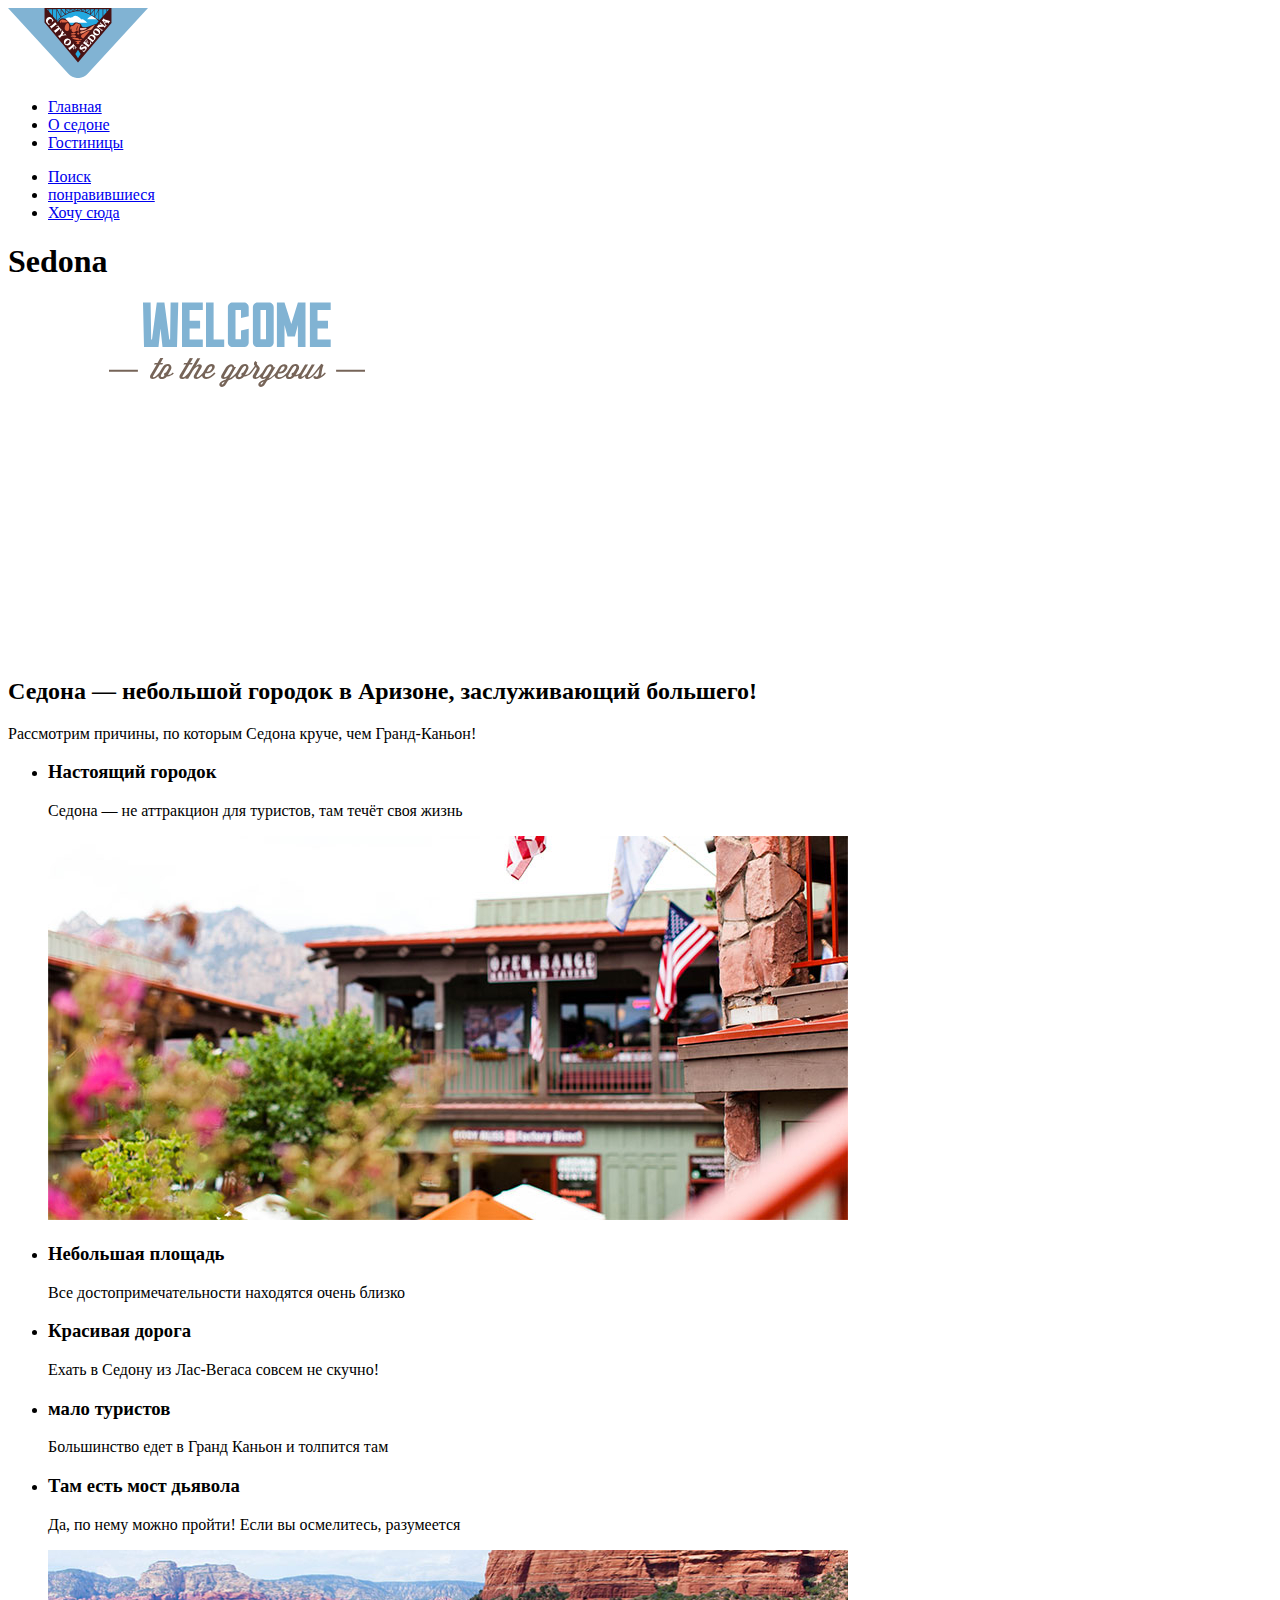
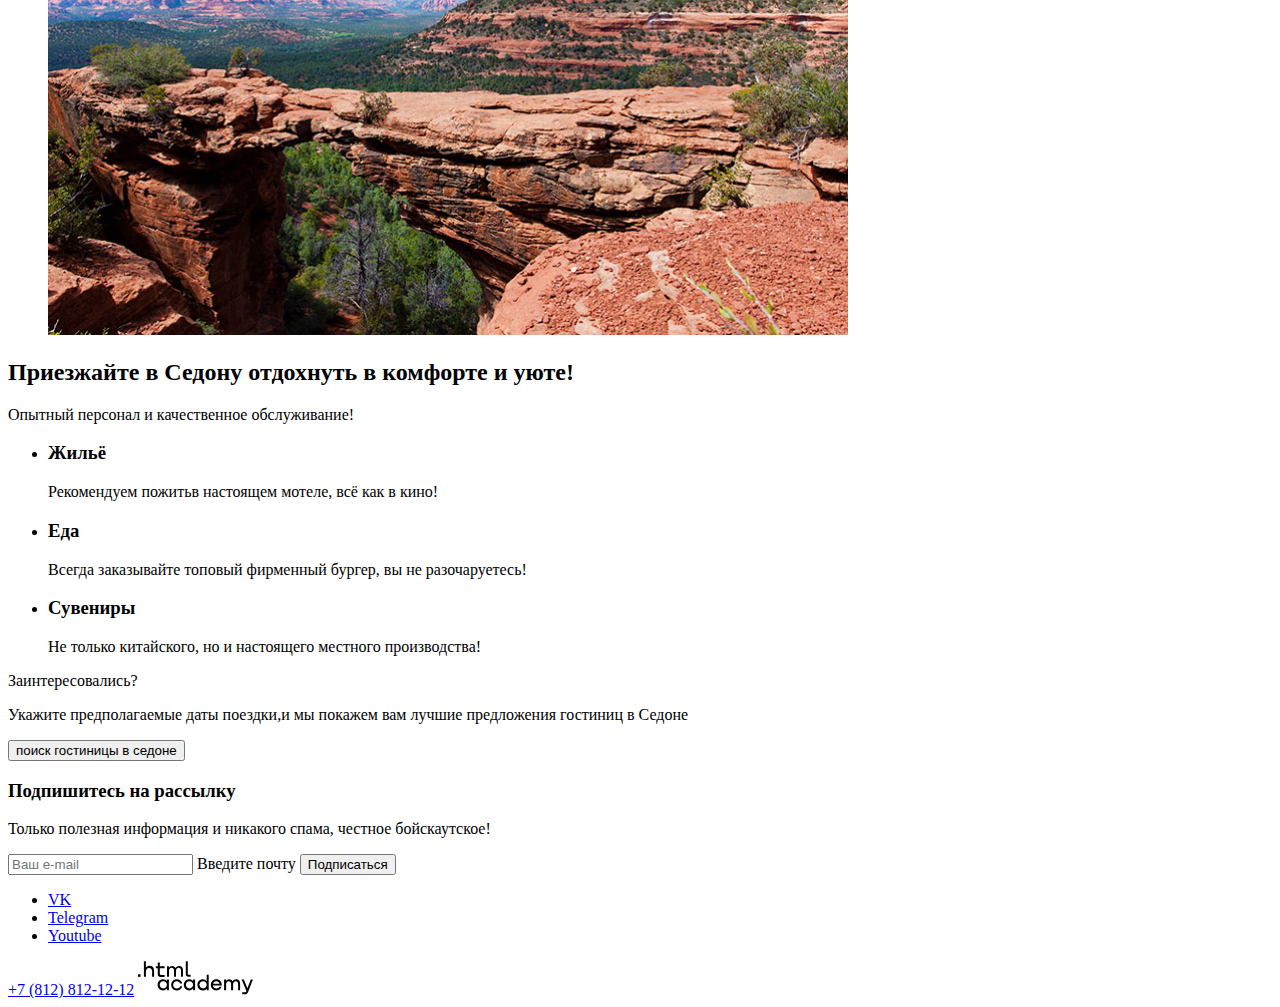
==== index.html @ 8325ed30 "Добавил графику" ====
<!DOCTYPE html>
<html lang="ru">
  <head>
    <meta charset="utf-8" />
    <title>HTML Academy: Седона</title>
  </head>
  <body>
    <header class="page-header">
      <nav class="navigation">
        <a class="logo">
          <img src="images/icons/logo.svg"
           alt="Логотип">
        </a>
        <ul class="navigation-list">
          <li class="navigation-item">
            <a class="navigation-link" href="index.html"> Главная </a>
          </li>
          <li class="navigation-item">
            <a class="navigation-link" href="#"> О седоне </a>
          </li>
          <li class="navigation-item">
            <a class="navigation-link" href="catalog.html"> Гостиницы </a>
          </li>
        </ul>
        <ul class="navigation-list navigation-user">
          <li class="navigation-item">
            <a class="navigation-link" href="#">
              <span class="visually-hidden">Поиск</span>
            </a>
          </li>
          <li class="navigation-item">
            <a class="navigation-link" href="#">
              <span class="visually-hidden">понравившиеся</span>
            </a>
          </li>
          <li class="navigation-item">
            <a class="navigation-link" href="#"> Хочу сюда </a>
          </li>
        </ul>
      </nav>
    </header>
    <main class="main">
      <section class="hero">
        <h1 class="visually-hidden">Sedona</h1>
        <img src="images/icons/welcome.svg" alt="">
      </section>

      <section class="benefits">
        <h2 class="benefits-title"> Седона — небольшой городок в Аризоне,
          заслуживающий большего! </h2>
        <p class="benefits-subtitle">
          Рассмотрим причины, по которым Седона круче, чем Гранд-Каньон!
        </p>
        <ul class="benefits-list">
          <li class="benifits-item benifits-item-blue">
            <h3 class="benifits-item-title">
              Настоящий городок
            </h3>
            <p class="benefits-item-description">
              Седона — не аттракцион для туристов, там течёт своя жизнь
            </p>
            <img src="images/photo-1.jpg" alt="домик в настоящем городке">
          </li>
          <li class="benifits-item benifits-item-white">
            <h3 class="benifits-item-title">
              Небольшая площадь
            </h3>
            <p class="benefits-item-description">
              Все достопримечательности находятся очень близко
            </p>

          </li>
          <li class="benifits-item benifits-item-gray">
            <h3 class="benifits-item-title">
              Красивая дорога
            </h3>
            <p class="benefits-item-description">
              Ехать в Седону из Лас-Вегаса совсем не скучно!
            </p>

          </li>
          <li class="benifits-item benifits-item-white">
            <h3 class="benifits-item-title">
              мало туристов
            </h3>
            <p class="benefits-item-description">
              Большинство едет в Гранд Каньон и толпится там
            </p>

          </li>
          <li class="benifits-item benifits-item-blue">
            <h3 class="benifits-item-title">
              Там есть мост дьявола
            </h3>
            <p class="benefits-item-description">
              Да, по нему можно пройти! Если вы осмелитесь, разумеется
            </p>
            <img src="images/photo-2.jpg" alt="Каньон">
          </li>
        </ul>
      </section>
      <section class="quality">
        <h2 class="quality-title">
          Приезжайте в Седону отдохнуть в комфорте и уюте!
        </h2>
        <p class="quality-subtitle">Опытный персонал и качественное обслуживание!</p>
        <ul class="quality-list">
          <li class="quality-item quality-item-gray quality-item-home">

            <h3 class="quality-item-title">
              Жильё
            </h3>
            <p class="quality-item-description">Рекомендуем пожитьв настоящем мотеле,
              всё как в кино!</p>
          </li>
          <li class="quality-item quality-item-burger">

            <h3 class="quality-item-title">
              Еда
            </h3>
            <p class="quality-item-description">Всегда заказывайте
              топовый фирменный бургер, вы не разочаруетесь!</p>
          </li>
          <li class="quality-item quality-item-gray quality-item-gift">

            <h3 class="quality-item-title">
              Сувениры
            </h3>
            <p class="quality-item-description">Не только китайского,
              но и настоящего местного производства!</p>
          </li>
        </ul>
      </section>

      <div class="search">
        <p class="search-title">Заинтересовались? </p>
        <p class="search-description">Укажите предполагаемые даты поездки,и мы покажем вам лучшие предложения гостиниц в Седоне</p>
        <button class="btn btn-brown" type="button">поиск гостиницы в седоне</button>
      </div>

      <section class="subscribe">
        <h3 class="subscribe-title">Подпишитесь на рассылку</h3>
        <p class="subscribe-description">Только полезная информация и никакого спама, честное бойскаутское!</p>
        <form action="https://echo.htmlacademy.ru" method="POST">
          <input type="email" name="email" id="email" placeholder="Ваш e-mail">
          <label for="email" class="visually-hidden"> Введите почту</label>
          <button class="btn btn-blue" type="submit">Подписаться</button>
        </form>
      </section>
    </main>
    <footer class="footer">
      <ul class="social-list">
        <li class="social-item"><a href="https://vk.com/htmlacademy" class="social-link"><span class="visually-hidden">VK</span></a></li>
        <li class="social-item"><a href="https://t.me/htmlacademy" class="social-link"><span class="visually-hidden">Telegram</span></a></li>
        <li class="social-item"><a href="https://www.youtube.com/user/htmlacademyru" class="social-link"> <span class="visually-hidden">Youtube</span></a></li>
      </ul>

      <a href="tel:+78128121212" class="phone-link">+7 (812) 812-12-12</a>

      <a href="https://htmlacademy.ru/" class="logo-academy">
        <img src="images/icons/logo-academy.svg" alt="Логотип академии">
      </a>

    </footer>
  </body>
</html>
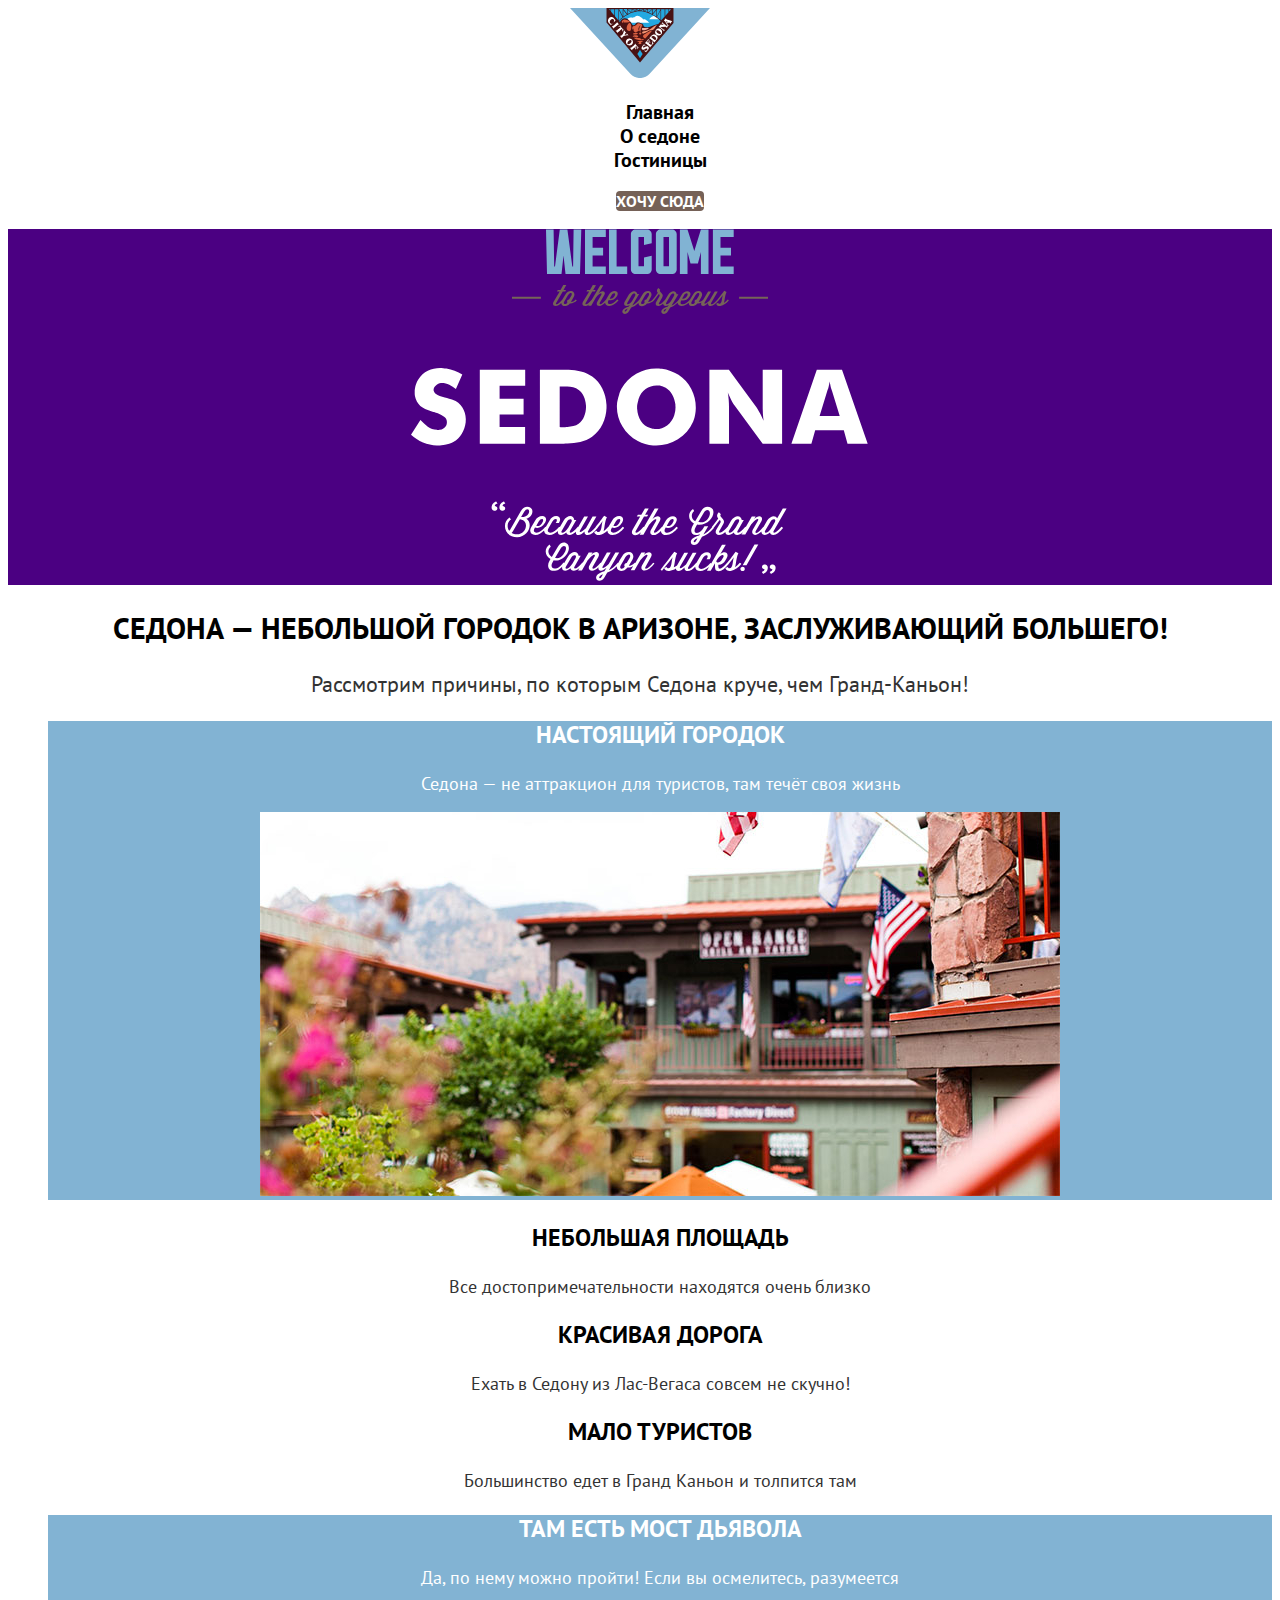
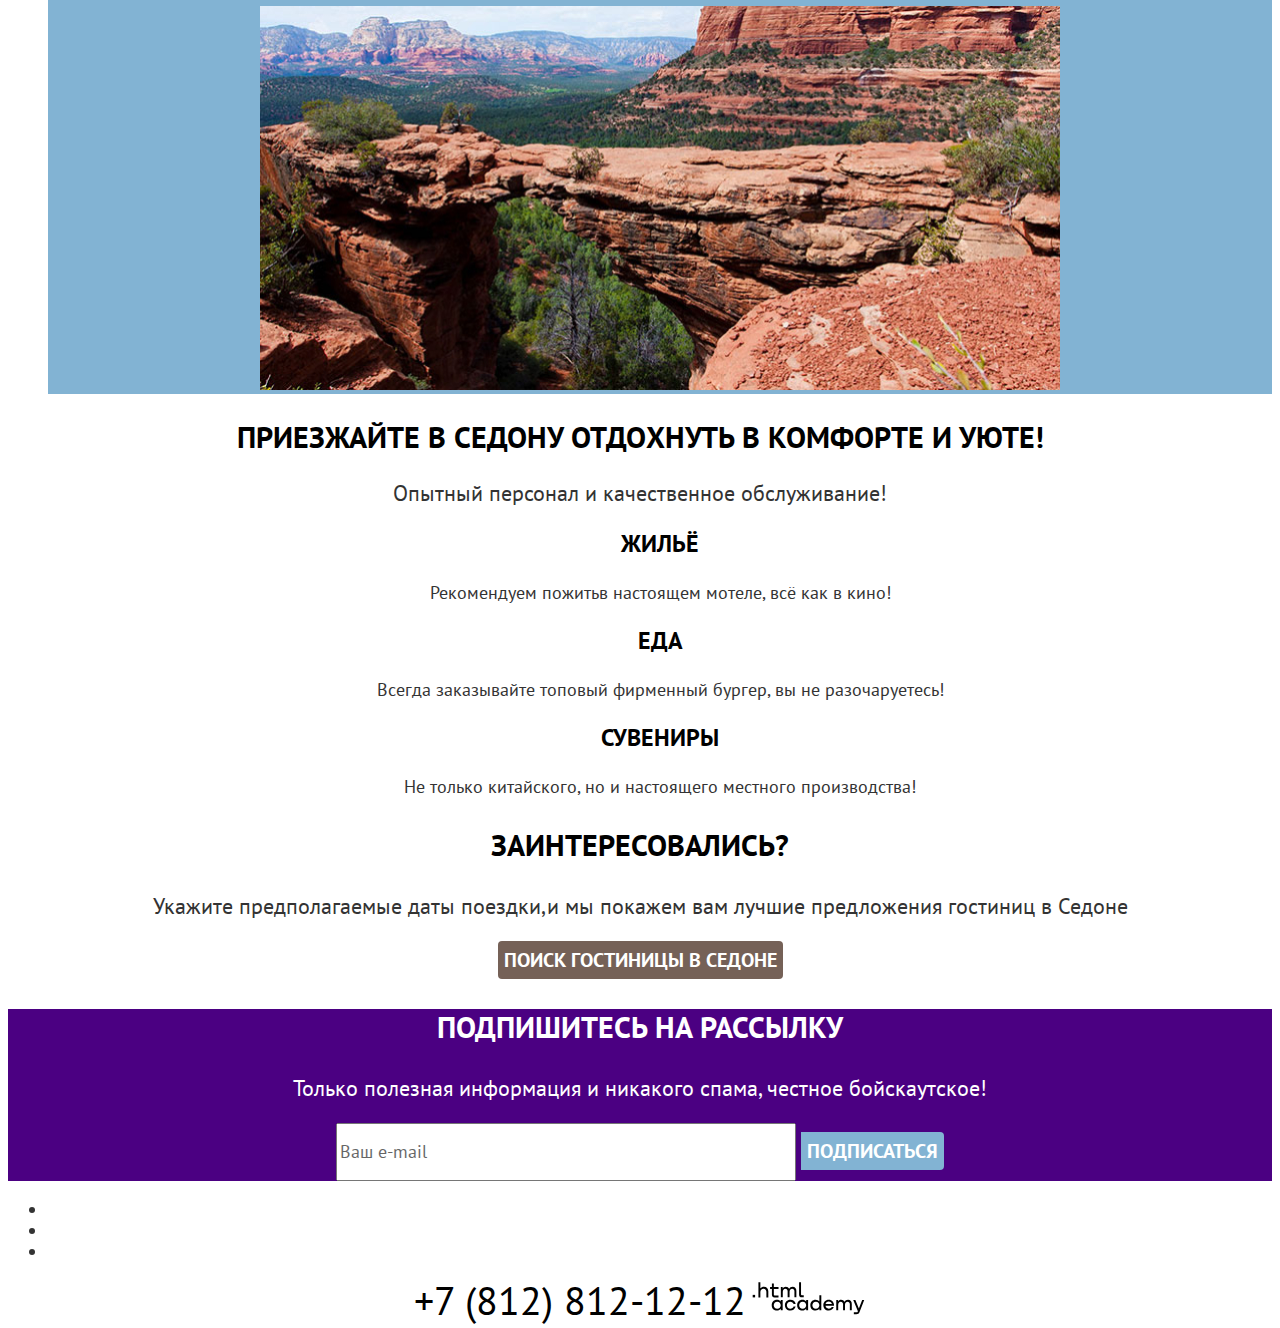
==== commit 6aca8e39: "добавил стили текста" ====
--- a/index.html
+++ b/index.html
@@ -3,12 +3,13 @@
   <head>
     <meta charset="utf-8" />
     <title>HTML Academy: Седона</title>
+    <link rel="stylesheet" href="css/style.css">
   </head>
   <body>
     <header class="page-header">
       <nav class="navigation">
         <a class="logo">
-          <img src="images/icons/logo.svg"
+          <img src="images/icons/logo.svg" width="140" height="70"
            alt="Логотип">
         </a>
         <ul class="navigation-list">
@@ -34,7 +35,7 @@
             </a>
           </li>
           <li class="navigation-item">
-            <a class="navigation-link" href="#"> Хочу сюда </a>
+            <a class="navigation-btn btn btn-brown" href="#"> Хочу сюда </a>
           </li>
         </ul>
       </nav>
@@ -42,27 +43,27 @@
     <main class="main">
       <section class="hero">
         <h1 class="visually-hidden">Sedona</h1>
-        <img src="images/icons/welcome.svg" alt="">
+        <img src="images/icons/welcome.svg" alt="welcome to Sedona" width="458" height="352">
       </section>
 
       <section class="benefits">
-        <h2 class="benefits-title"> Седона — небольшой городок в Аризоне,
+        <h2 class="benefits-title title"> Седона — небольшой городок в Аризоне,
           заслуживающий большего! </h2>
-        <p class="benefits-subtitle">
+        <p class="benefits-subtitle subtitle">
           Рассмотрим причины, по которым Седона круче, чем Гранд-Каньон!
         </p>
         <ul class="benefits-list">
-          <li class="benifits-item benifits-item-blue">
-            <h3 class="benifits-item-title">
+          <li class="benefits-item benefits-item-blue">
+            <h3 class="benefits-item-title">
               Настоящий городок
             </h3>
             <p class="benefits-item-description">
               Седона — не аттракцион для туристов, там течёт своя жизнь
             </p>
-            <img src="images/photo-1.jpg" alt="домик в настоящем городке">
+            <img src="images/photo-1.jpg" alt="домик в настоящем городке" width="800" height="384">
           </li>
-          <li class="benifits-item benifits-item-white">
-            <h3 class="benifits-item-title">
+          <li class="benefits-item benefits-item-white">
+            <h3 class="benefits-item-title">
               Небольшая площадь
             </h3>
             <p class="benefits-item-description">
@@ -70,8 +71,8 @@
             </p>
 
           </li>
-          <li class="benifits-item benifits-item-gray">
-            <h3 class="benifits-item-title">
+          <li class="benefits-item benefits-item-gray">
+            <h3 class="benefits-item-title">
               Красивая дорога
             </h3>
             <p class="benefits-item-description">
@@ -79,8 +80,8 @@
             </p>
 
           </li>
-          <li class="benifits-item benifits-item-white">
-            <h3 class="benifits-item-title">
+          <li class="benefits-item benefits-item-white">
+            <h3 class="benefits-item-title">
               мало туристов
             </h3>
             <p class="benefits-item-description">
@@ -88,22 +89,22 @@
             </p>
 
           </li>
-          <li class="benifits-item benifits-item-blue">
-            <h3 class="benifits-item-title">
+          <li class="benefits-item benefits-item-blue">
+            <h3 class="benefits-item-title">
               Там есть мост дьявола
             </h3>
             <p class="benefits-item-description">
               Да, по нему можно пройти! Если вы осмелитесь, разумеется
             </p>
-            <img src="images/photo-2.jpg" alt="Каньон">
+            <img src="images/photo-2.jpg" alt="Каньон" width="800" height="384">
           </li>
         </ul>
       </section>
       <section class="quality">
-        <h2 class="quality-title">
+        <h2 class="quality-title title">
           Приезжайте в Седону отдохнуть в комфорте и уюте!
         </h2>
-        <p class="quality-subtitle">Опытный персонал и качественное обслуживание!</p>
+        <p class="quality-subtitle subtitle">Опытный персонал и качественное обслуживание!</p>
         <ul class="quality-list">
           <li class="quality-item quality-item-gray quality-item-home">
 
@@ -133,18 +134,18 @@
       </section>
 
       <div class="search">
-        <p class="search-title">Заинтересовались? </p>
-        <p class="search-description">Укажите предполагаемые даты поездки,и мы покажем вам лучшие предложения гостиниц в Седоне</p>
-        <button class="btn btn-brown" type="button">поиск гостиницы в седоне</button>
+        <p class="search-title title">Заинтересовались? </p>
+        <p class="search-description subtitle">Укажите предполагаемые даты поездки,и мы покажем вам лучшие предложения гостиниц в Седоне</p>
+        <button class="btn btn-brown search-btn" type="button">поиск гостиницы в седоне</button>
       </div>
 
       <section class="subscribe">
-        <h3 class="subscribe-title">Подпишитесь на рассылку</h3>
+        <h3 class="subscribe-title title">Подпишитесь на рассылку</h3>
         <p class="subscribe-description">Только полезная информация и никакого спама, честное бойскаутское!</p>
-        <form action="https://echo.htmlacademy.ru" method="POST">
-          <input type="email" name="email" id="email" placeholder="Ваш e-mail">
+        <form class="form" action="https://echo.htmlacademy.ru" method="POST">
+          <input class="form-input" type="email" name="email" id="email" placeholder="Ваш e-mail">
           <label for="email" class="visually-hidden"> Введите почту</label>
-          <button class="btn btn-blue" type="submit">Подписаться</button>
+          <button class="btn btn-blue subscribe-btn" type="submit">Подписаться</button>
         </form>
       </section>
     </main>
@@ -158,7 +159,7 @@
       <a href="tel:+78128121212" class="phone-link">+7 (812) 812-12-12</a>
 
       <a href="https://htmlacademy.ru/" class="logo-academy">
-        <img src="images/icons/logo-academy.svg" alt="Логотип академии">
+        <img src="images/icons/logo-academy.svg" alt="Логотип академии" width="115" height="33">
       </a>
 
     </footer>
--- a/css/style.css
+++ b/css/style.css
@@ -0,0 +1,164 @@
+@font-face {
+  font-family: "PT Sans";
+  src: url("../fonts/ptsans-400.woff2") format("woff2");
+  font-weight: normal;
+  font-style: normal;
+}
+
+@font-face {
+  font-family: "PT Sans";
+  src: url("../fonts/ptsans-700.woff2") format("woff2");
+  font-weight: 700;
+  font-style: normal;
+}
+
+body {
+  font-family: "PT Sans", sans-serif;
+  font-size: 18px;
+  line-height: 21px;
+  text-align: center;
+  color: #333333;
+}
+
+.hero {
+  background-color: indigo;
+}
+
+.navigation-link {
+  font-weight: 700;
+  font-size: 20px;
+  line-height: 24px;
+  color: #000000;
+  text-decoration: none;
+}
+
+.visually-hidden {
+  position: absolute;
+  width: 1px;
+  height: 1px;
+  margin: -1px;
+  border: 0;
+  padding: 0;
+  white-space: nowrap;
+  clip-path: inset(100%);
+  clip: rect(0 0 0 0);
+  overflow: hidden;
+}
+
+.navigation-list {
+  list-style: none;
+}
+
+.btn {
+  font-weight: 700;
+  font-size: 16px;
+  line-height: 20px;
+  color: #FFFFFF;
+  text-transform: uppercase;
+  text-decoration: none;
+  border-radius: 4px;
+  display: inline-block;
+  border: none;
+  font-family: inherit;
+}
+
+.btn-brown {
+  background: #756157;
+}
+
+.btn-blue {
+  background: #82B3D3;
+}
+
+.title {
+  font-size: 30px;
+  line-height: 36px;
+  text-transform: uppercase;
+  color: #000000;
+  font-weight: 700;
+}
+
+.subtitle {
+  font-size: 22px;
+  line-height: 26px;
+}
+
+.benefits-list {
+  list-style: none;
+}
+
+.benefits-item-title {
+  font-size: 24px;
+  line-height: 28px;
+  text-transform: uppercase;
+  color: #000000;
+}
+
+.benefits-item-blue {
+  color: #FFFFFF;
+  background-color:#82B3D3;
+}
+
+.benefits-item-blue .benefits-item-title {
+  color: #FFFFFF;
+}
+
+.quality-item-title {
+  font-size: 24px;
+  line-height: 28px;
+  text-transform: uppercase;
+  color: #000000;
+}
+
+.quality-list {
+  list-style: none;
+}
+
+.search-btn {
+  font-size: 20px;
+  line-height: 36px;
+}
+
+.subscribe {
+  background-color: indigo;
+  color: #FFFFFF;
+}
+
+.subscribe-title {
+  color: #FFFFFF;
+}
+
+.subscribe-description {
+  font-size: 22px;
+  line-height: 26px;
+}
+
+.subscribe-btn {
+  font-size: 20px;
+  line-height: 36px;
+  border-radius: 0px 4px 4px 0px;
+}
+
+.form-input {
+  font-family: inherit;
+  font-size: 18px;
+  line-height: 24px;
+  color: #000000;
+  width: 452px;
+  height: 52px;
+}
+
+.form-input::placeholder {
+  opacity: 0.6;
+  color: #000000;
+}
+
+.phone-link {
+  font-size: 40px;
+  line-height: 40px;
+  text-transform: uppercase;
+  color: #000000;
+  text-decoration: none;
+}
+
+
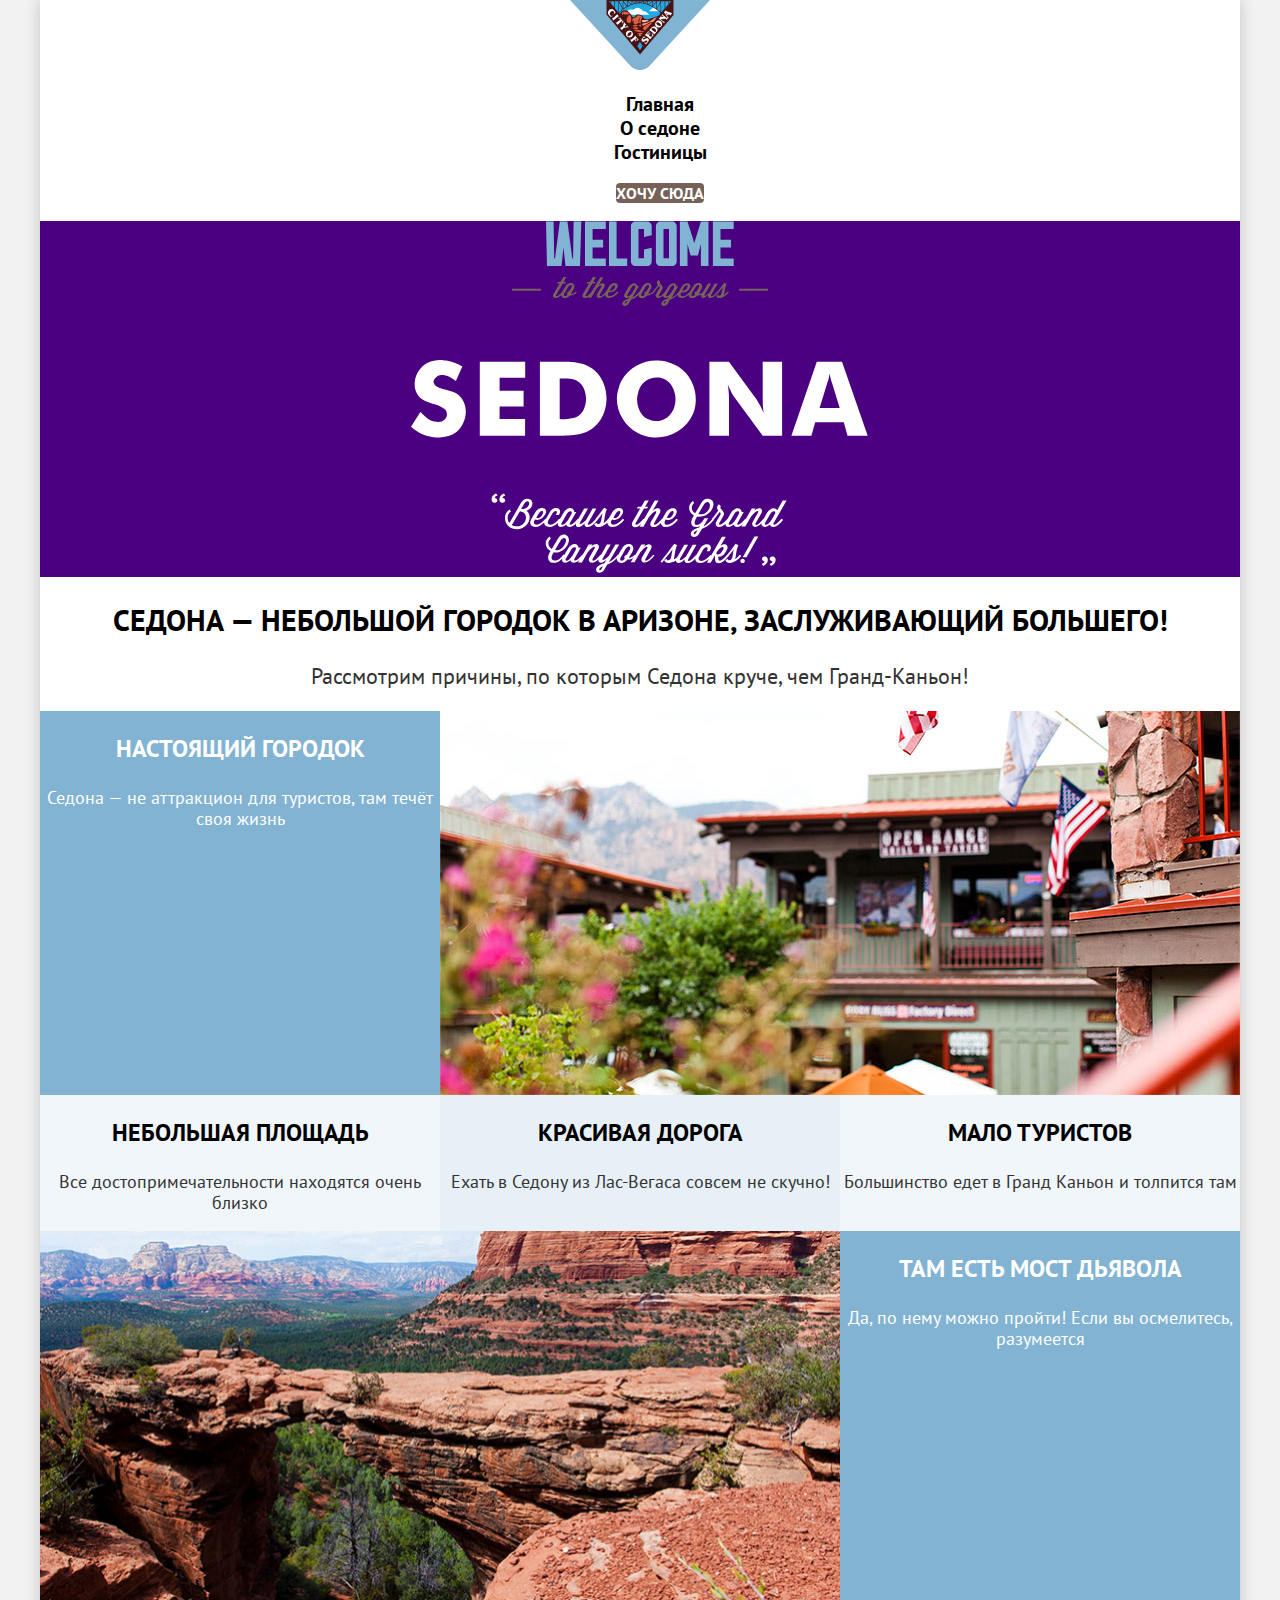
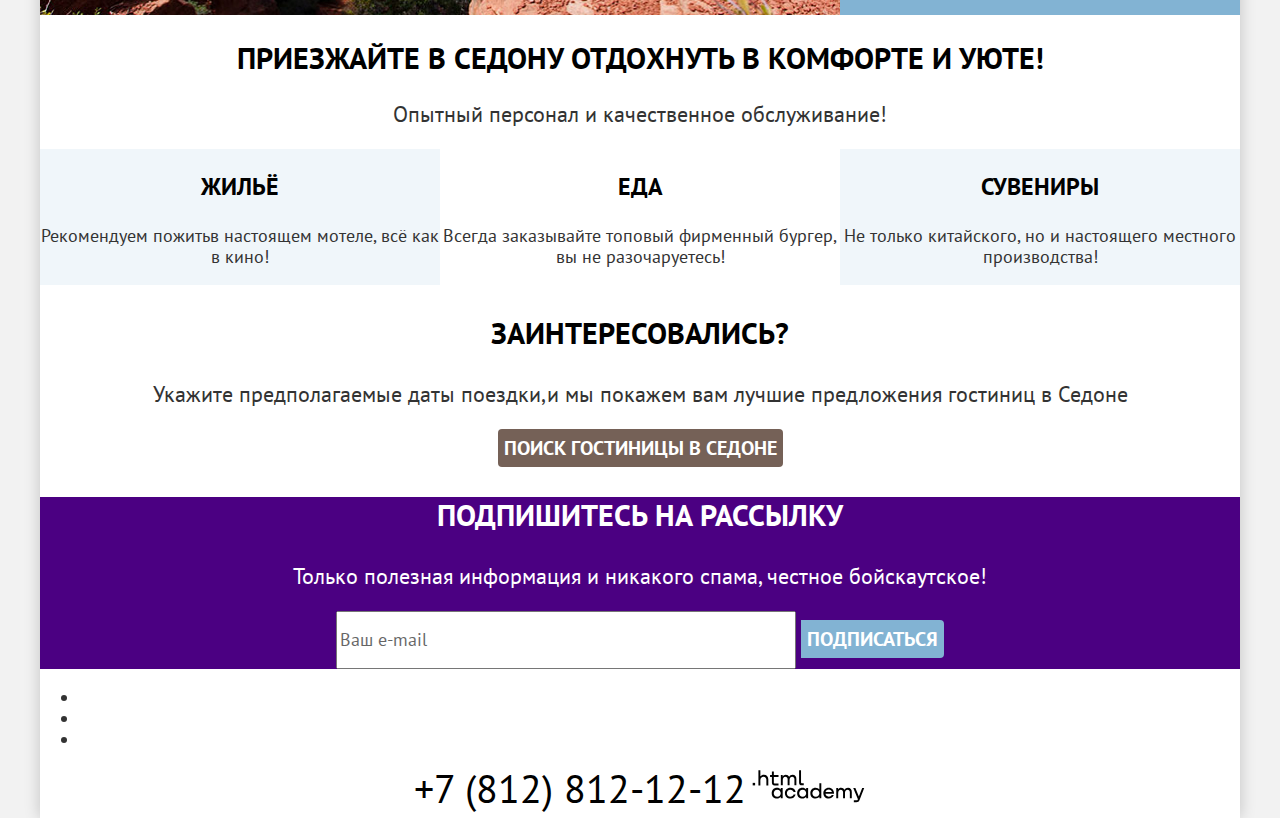
==== commit b73ec0a3: "Сделал крупные сетки!" ====
--- a/index.html
+++ b/index.html
@@ -6,163 +6,163 @@
     <link rel="stylesheet" href="css/style.css">
   </head>
   <body>
-    <header class="page-header">
-      <nav class="navigation">
-        <a class="logo">
-          <img src="images/icons/logo.svg" width="140" height="70"
-           alt="Логотип">
+    <div class="container">
+      <header class="page-header">
+        <nav class="navigation">
+          <a class="logo">
+            <img src="images/icons/logo.svg" width="140" height="70"
+            alt="Логотип">
+          </a>
+          <ul class="navigation-list">
+            <li class="navigation-item">
+              <a class="navigation-link" href="index.html"> Главная </a>
+            </li>
+            <li class="navigation-item">
+              <a class="navigation-link" href="#"> О седоне </a>
+            </li>
+            <li class="navigation-item">
+              <a class="navigation-link" href="catalog.html"> Гостиницы </a>
+            </li>
+          </ul>
+          <ul class="navigation-list navigation-user">
+            <li class="navigation-item">
+              <a class="navigation-link" href="#">
+                <span class="visually-hidden">Поиск</span>
+              </a>
+            </li>
+            <li class="navigation-item">
+              <a class="navigation-link" href="#">
+                <span class="visually-hidden">понравившиеся</span>
+              </a>
+            </li>
+            <li class="navigation-item">
+              <a class="navigation-btn btn btn-brown" href="#"> Хочу сюда </a>
+            </li>
+          </ul>
+        </nav>
+      </header>
+      <main class="main">
+        <section class="hero">
+          <h1 class="visually-hidden">Sedona</h1>
+          <img src="images/icons/welcome.svg" alt="welcome to Sedona" width="458" height="352">
+        </section>
+
+        <section class="benefits">
+          <h2 class="benefits-title title"> Седона — небольшой городок в Аризоне,
+            заслуживающий большего! </h2>
+          <p class="benefits-subtitle subtitle">
+            Рассмотрим причины, по которым Седона круче, чем Гранд-Каньон!
+          </p>
+          <ul class="benefits-list">
+            <li class="benefits-item benefits-item-blue">
+              <div class="benefits-item-wrapper">
+                <h3 class="benefits-item-title">
+                  Настоящий городок
+                </h3>
+                <p class="benefits-item-description">
+                  Седона — не аттракцион для туристов, там течёт своя жизнь
+                </p>
+              </div>
+              <img src="images/photo-1.jpg" alt="домик в настоящем городке" width="800" height="384">
+            </li>
+            <li class="benefits-item benefits-item-white">
+              <h3 class="benefits-item-title">
+                Небольшая площадь
+              </h3>
+              <p class="benefits-item-description">
+                Все достопримечательности находятся очень близко
+              </p>
+            </li>
+            <li class="benefits-item benefits-item-gray">
+              <h3 class="benefits-item-title">
+                Красивая дорога
+              </h3>
+              <p class="benefits-item-description">
+                Ехать в Седону из Лас-Вегаса совсем не скучно!
+              </p>
+            </li>
+            <li class="benefits-item benefits-item-white">
+              <h3 class="benefits-item-title">
+                мало туристов
+              </h3>
+              <p class="benefits-item-description">
+                Большинство едет в Гранд Каньон и толпится там
+              </p>
+            </li>
+            <li class="benefits-item benefits-item-blue benefits-item-reverse">
+              <div class="benefits-item-wrapper">
+                <h3 class="benefits-item-title">
+                  Там есть мост дьявола
+                </h3>
+                <p class="benefits-item-description">
+                  Да, по нему можно пройти! Если вы осмелитесь, разумеется
+                </p>
+              </div>
+              <img src="images/photo-2.jpg" alt="Каньон" width="800" height="384">
+            </li>
+          </ul>
+        </section>
+        <section class="quality">
+          <h2 class="quality-title title">
+            Приезжайте в Седону отдохнуть в комфорте и уюте!
+          </h2>
+          <p class="quality-subtitle subtitle">Опытный персонал и качественное обслуживание!</p>
+          <ul class="quality-list">
+            <li class="quality-item quality-item-gray quality-item-home">
+              <h3 class="quality-item-title">
+                Жильё
+              </h3>
+              <p class="quality-item-description">Рекомендуем пожитьв настоящем мотеле,
+                всё как в кино!</p>
+            </li>
+            <li class="quality-item quality-item-burger">
+              <h3 class="quality-item-title">
+                Еда
+              </h3>
+              <p class="quality-item-description">Всегда заказывайте
+                топовый фирменный бургер, вы не разочаруетесь!</p>
+            </li>
+            <li class="quality-item quality-item-gray quality-item-gift">
+              <h3 class="quality-item-title">
+                Сувениры
+              </h3>
+              <p class="quality-item-description">Не только китайского,
+                но и настоящего местного производства!</p>
+            </li>
+          </ul>
+        </section>
+
+        <div class="search">
+          <p class="search-title title">Заинтересовались? </p>
+          <p class="search-description subtitle">Укажите предполагаемые даты поездки,и мы покажем вам лучшие предложения гостиниц в Седоне</p>
+          <button class="btn btn-brown search-btn" type="button">поиск гостиницы в седоне</button>
+        </div>
+
+        <section class="subscribe">
+          <h3 class="subscribe-title title">Подпишитесь на рассылку</h3>
+          <p class="subscribe-description">Только полезная информация и никакого спама, честное бойскаутское!</p>
+          <form class="form" action="https://echo.htmlacademy.ru" method="POST">
+            <input class="form-input" type="email" name="email" id="email" placeholder="Ваш e-mail">
+            <label for="email" class="visually-hidden"> Введите почту</label>
+            <button class="btn btn-blue subscribe-btn" type="submit">Подписаться</button>
+          </form>
+        </section>
+      </main>
+
+      <footer class="footer">
+        <ul class="social-list">
+          <li class="social-item"><a href="https://vk.com/htmlacademy" class="social-link"><span class="visually-hidden">VK</span></a></li>
+          <li class="social-item"><a href="https://t.me/htmlacademy" class="social-link"><span class="visually-hidden">Telegram</span></a></li>
+          <li class="social-item"><a href="https://www.youtube.com/user/htmlacademyru" class="social-link"> <span class="visually-hidden">Youtube</span></a></li>
+        </ul>
+
+        <a href="tel:+78128121212" class="phone-link">+7 (812) 812-12-12</a>
+
+        <a href="https://htmlacademy.ru/" class="logo-academy">
+          <img src="images/icons/logo-academy.svg" alt="Логотип академии" width="115" height="33">
         </a>
-        <ul class="navigation-list">
-          <li class="navigation-item">
-            <a class="navigation-link" href="index.html"> Главная </a>
-          </li>
-          <li class="navigation-item">
-            <a class="navigation-link" href="#"> О седоне </a>
-          </li>
-          <li class="navigation-item">
-            <a class="navigation-link" href="catalog.html"> Гостиницы </a>
-          </li>
-        </ul>
-        <ul class="navigation-list navigation-user">
-          <li class="navigation-item">
-            <a class="navigation-link" href="#">
-              <span class="visually-hidden">Поиск</span>
-            </a>
-          </li>
-          <li class="navigation-item">
-            <a class="navigation-link" href="#">
-              <span class="visually-hidden">понравившиеся</span>
-            </a>
-          </li>
-          <li class="navigation-item">
-            <a class="navigation-btn btn btn-brown" href="#"> Хочу сюда </a>
-          </li>
-        </ul>
-      </nav>
-    </header>
-    <main class="main">
-      <section class="hero">
-        <h1 class="visually-hidden">Sedona</h1>
-        <img src="images/icons/welcome.svg" alt="welcome to Sedona" width="458" height="352">
-      </section>
-
-      <section class="benefits">
-        <h2 class="benefits-title title"> Седона — небольшой городок в Аризоне,
-          заслуживающий большего! </h2>
-        <p class="benefits-subtitle subtitle">
-          Рассмотрим причины, по которым Седона круче, чем Гранд-Каньон!
-        </p>
-        <ul class="benefits-list">
-          <li class="benefits-item benefits-item-blue">
-            <h3 class="benefits-item-title">
-              Настоящий городок
-            </h3>
-            <p class="benefits-item-description">
-              Седона — не аттракцион для туристов, там течёт своя жизнь
-            </p>
-            <img src="images/photo-1.jpg" alt="домик в настоящем городке" width="800" height="384">
-          </li>
-          <li class="benefits-item benefits-item-white">
-            <h3 class="benefits-item-title">
-              Небольшая площадь
-            </h3>
-            <p class="benefits-item-description">
-              Все достопримечательности находятся очень близко
-            </p>
-
-          </li>
-          <li class="benefits-item benefits-item-gray">
-            <h3 class="benefits-item-title">
-              Красивая дорога
-            </h3>
-            <p class="benefits-item-description">
-              Ехать в Седону из Лас-Вегаса совсем не скучно!
-            </p>
-
-          </li>
-          <li class="benefits-item benefits-item-white">
-            <h3 class="benefits-item-title">
-              мало туристов
-            </h3>
-            <p class="benefits-item-description">
-              Большинство едет в Гранд Каньон и толпится там
-            </p>
-
-          </li>
-          <li class="benefits-item benefits-item-blue">
-            <h3 class="benefits-item-title">
-              Там есть мост дьявола
-            </h3>
-            <p class="benefits-item-description">
-              Да, по нему можно пройти! Если вы осмелитесь, разумеется
-            </p>
-            <img src="images/photo-2.jpg" alt="Каньон" width="800" height="384">
-          </li>
-        </ul>
-      </section>
-      <section class="quality">
-        <h2 class="quality-title title">
-          Приезжайте в Седону отдохнуть в комфорте и уюте!
-        </h2>
-        <p class="quality-subtitle subtitle">Опытный персонал и качественное обслуживание!</p>
-        <ul class="quality-list">
-          <li class="quality-item quality-item-gray quality-item-home">
-
-            <h3 class="quality-item-title">
-              Жильё
-            </h3>
-            <p class="quality-item-description">Рекомендуем пожитьв настоящем мотеле,
-              всё как в кино!</p>
-          </li>
-          <li class="quality-item quality-item-burger">
-
-            <h3 class="quality-item-title">
-              Еда
-            </h3>
-            <p class="quality-item-description">Всегда заказывайте
-              топовый фирменный бургер, вы не разочаруетесь!</p>
-          </li>
-          <li class="quality-item quality-item-gray quality-item-gift">
-
-            <h3 class="quality-item-title">
-              Сувениры
-            </h3>
-            <p class="quality-item-description">Не только китайского,
-              но и настоящего местного производства!</p>
-          </li>
-        </ul>
-      </section>
-
-      <div class="search">
-        <p class="search-title title">Заинтересовались? </p>
-        <p class="search-description subtitle">Укажите предполагаемые даты поездки,и мы покажем вам лучшие предложения гостиниц в Седоне</p>
-        <button class="btn btn-brown search-btn" type="button">поиск гостиницы в седоне</button>
-      </div>
-
-      <section class="subscribe">
-        <h3 class="subscribe-title title">Подпишитесь на рассылку</h3>
-        <p class="subscribe-description">Только полезная информация и никакого спама, честное бойскаутское!</p>
-        <form class="form" action="https://echo.htmlacademy.ru" method="POST">
-          <input class="form-input" type="email" name="email" id="email" placeholder="Ваш e-mail">
-          <label for="email" class="visually-hidden"> Введите почту</label>
-          <button class="btn btn-blue subscribe-btn" type="submit">Подписаться</button>
-        </form>
-      </section>
-    </main>
-    <footer class="footer">
-      <ul class="social-list">
-        <li class="social-item"><a href="https://vk.com/htmlacademy" class="social-link"><span class="visually-hidden">VK</span></a></li>
-        <li class="social-item"><a href="https://t.me/htmlacademy" class="social-link"><span class="visually-hidden">Telegram</span></a></li>
-        <li class="social-item"><a href="https://www.youtube.com/user/htmlacademyru" class="social-link"> <span class="visually-hidden">Youtube</span></a></li>
-      </ul>
-
-      <a href="tel:+78128121212" class="phone-link">+7 (812) 812-12-12</a>
-
-      <a href="https://htmlacademy.ru/" class="logo-academy">
-        <img src="images/icons/logo-academy.svg" alt="Логотип академии" width="115" height="33">
-      </a>
-
-    </footer>
+      </footer>
+    </div>
   </body>
 </html>
 
--- a/css/style.css
+++ b/css/style.css
@@ -10,6 +10,10 @@
   src: url("../fonts/ptsans-700.woff2") format("woff2");
   font-weight: 700;
   font-style: normal;
+}
+
+html {
+  min-width: 1200px;
 }
 
 body {
@@ -18,6 +22,9 @@
   line-height: 21px;
   text-align: center;
   color: #333333;
+  background-color: #F2F2F2;
+  margin: 0;
+  min-width: 1200px;
 }
 
 .hero {
@@ -84,8 +91,13 @@
 }
 
 .benefits-list {
+  display: flex;
+  flex-wrap: wrap;
   list-style: none;
-}
+  margin: 0;
+  padding-left: 0;
+}
+
 
 .benefits-item-title {
   font-size: 24px;
@@ -95,8 +107,31 @@
 }
 
 .benefits-item-blue {
+  display: flex;
   color: #FFFFFF;
   background-color:#82B3D3;
+}
+
+.benefits-item-reverse {
+  flex-direction: row-reverse;
+}
+
+.benefits-item-blue img {
+  width: 800px;
+}
+
+.benefits-item-wrapper {
+  width: 400px;
+}
+
+.benefits-item-white {
+  width: 400px;
+  background: rgba(131, 179, 211, 0.12);
+}
+
+.benefits-item-gray {
+  width: 400px;
+  background: rgba(131, 179, 211, 0.2);
 }
 
 .benefits-item-blue .benefits-item-title {
@@ -111,7 +146,19 @@
 }
 
 .quality-list {
+  display: flex;
   list-style: none;
+  margin: 0;
+  padding-left: 0;
+  flex-wrap: wrap;
+}
+
+.quality-item {
+  width: 400px;
+}
+
+.quality-item-gray {
+  background: rgba(131, 179, 211, 0.12);
 }
 
 .search-btn {
@@ -161,4 +208,24 @@
   text-decoration: none;
 }
 
-
+.container {
+  display: flex;
+  flex-direction: column;
+  width: 1200px;
+  background: #FFFFFF;
+  box-shadow: 0px 0px 15px rgba(0, 0, 0, 0.2);
+  margin-left: auto;
+  margin-right: auto;
+  min-height: 100vh;
+}
+
+.main {
+  flex-grow: 1;
+
+}
+
+.footer {
+  padding-bottom: 10px;
+}
+
+
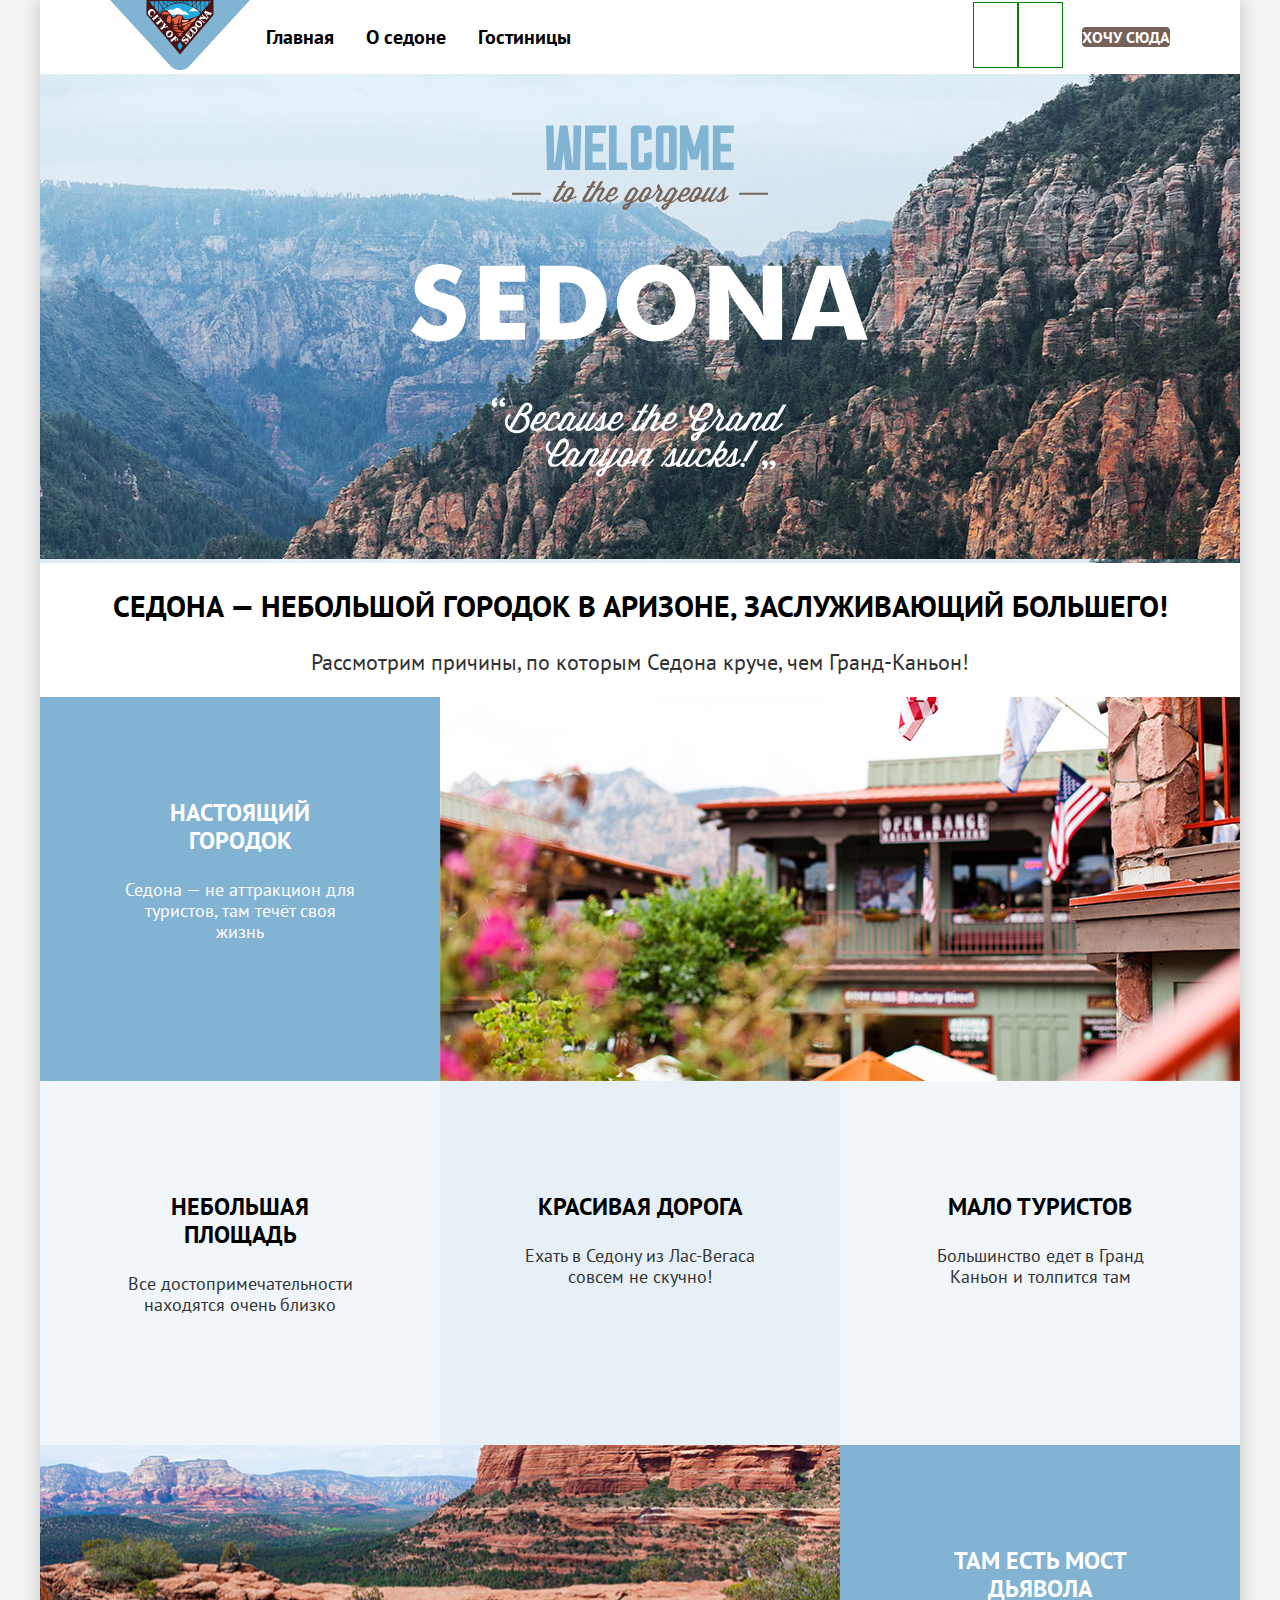
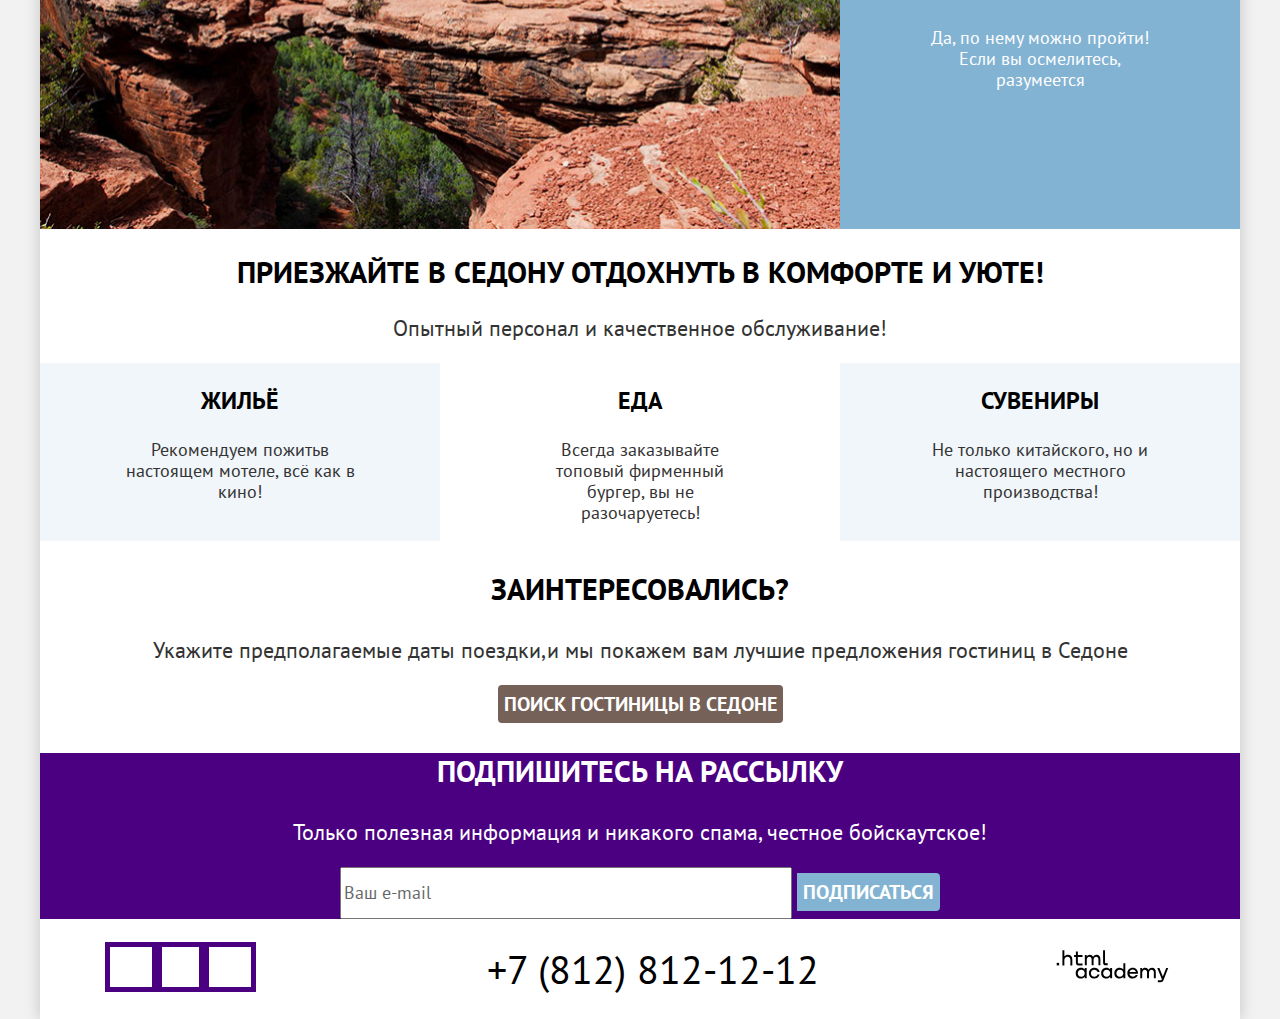
==== commit 700ccca3: "Merge pull request #6 from LNKcode/master" ====
--- a/index.html
+++ b/index.html
@@ -26,19 +26,17 @@
           </ul>
           <ul class="navigation-list navigation-user">
             <li class="navigation-item">
-              <a class="navigation-link" href="#">
+              <a class="navigation-link-icon" href="#">
                 <span class="visually-hidden">Поиск</span>
               </a>
             </li>
             <li class="navigation-item">
-              <a class="navigation-link" href="#">
+              <a class="navigation-link-icon" href="#">
                 <span class="visually-hidden">понравившиеся</span>
               </a>
             </li>
-            <li class="navigation-item">
-              <a class="navigation-btn btn btn-brown" href="#"> Хочу сюда </a>
-            </li>
           </ul>
+          <a class="navigation-btn btn btn-brown" href="#"> Хочу сюда </a>
         </nav>
       </header>
       <main class="main">
@@ -54,7 +52,7 @@
             Рассмотрим причины, по которым Седона круче, чем Гранд-Каньон!
           </p>
           <ul class="benefits-list">
-            <li class="benefits-item benefits-item-blue">
+            <li class="benefits-item-blue">
               <div class="benefits-item-wrapper">
                 <h3 class="benefits-item-title">
                   Настоящий городок
@@ -89,7 +87,7 @@
                 Большинство едет в Гранд Каньон и толпится там
               </p>
             </li>
-            <li class="benefits-item benefits-item-blue benefits-item-reverse">
+            <li class="benefits-item-blue benefits-item-reverse">
               <div class="benefits-item-wrapper">
                 <h3 class="benefits-item-title">
                   Там есть мост дьявола
--- a/css/style.css
+++ b/css/style.css
@@ -10,6 +10,12 @@
   src: url("../fonts/ptsans-700.woff2") format("woff2");
   font-weight: 700;
   font-style: normal;
+}
+
+*,
+*::before,
+*::after {
+  box-sizing: border-box;
 }
 
 html {
@@ -22,13 +28,26 @@
   line-height: 21px;
   text-align: center;
   color: #333333;
-  background-color: #F2F2F2;
+  background-color: #f2f2f2;
   margin: 0;
   min-width: 1200px;
+}
+
+.navigation {
+  display: flex;
+  align-items: center;
+  padding: 0 70px;
+}
+
+.navigation-user .navigation-item {
+  margin: 0;
 }
 
 .hero {
   background-color: indigo;
+  background-image: url("../images/index-background.jpg");
+  padding-top: 51px;
+  padding-bottom: 82px;
 }
 
 .navigation-link {
@@ -37,6 +56,13 @@
   line-height: 24px;
   color: #000000;
   text-decoration: none;
+}
+
+.navigation-link-icon {
+  display: inline-block;
+  width: 44px;
+  height: 64px;
+  outline: 1px solid green;
 }
 
 .visually-hidden {
@@ -52,15 +78,29 @@
   overflow: hidden;
 }
 
+.navigation-item {
+  margin-left: 16px;
+  margin-right: 16px;
+}
+
 .navigation-list {
-  list-style: none;
+  display: flex;
+  flex-wrap: wrap;
+  margin: 0;
+  padding: 0;
+  list-style: none;
+}
+
+.navigation-user {
+  margin-left: auto;
+  margin-right: 20px;
 }
 
 .btn {
   font-weight: 700;
   font-size: 16px;
   line-height: 20px;
-  color: #FFFFFF;
+  color: #ffffff;
   text-transform: uppercase;
   text-decoration: none;
   border-radius: 4px;
@@ -74,7 +114,7 @@
 }
 
 .btn-blue {
-  background: #82B3D3;
+  background: #82b3d3;
 }
 
 .title {
@@ -98,18 +138,30 @@
   padding-left: 0;
 }
 
+.benefits-item {
+  padding: 112px 85px;
+}
 
 .benefits-item-title {
   font-size: 24px;
   line-height: 28px;
   text-transform: uppercase;
   color: #000000;
+  margin-top: 0;
 }
 
 .benefits-item-blue {
   display: flex;
-  color: #FFFFFF;
-  background-color:#82B3D3;
+  color: #ffffff;
+  background-color: #82b3d3;
+}
+
+.benefits-item-blue img {
+  vertical-align: bottom;
+}
+
+.benefits-item-wrapper {
+  padding: 102px 85px;
 }
 
 .benefits-item-reverse {
@@ -135,7 +187,7 @@
 }
 
 .benefits-item-blue .benefits-item-title {
-  color: #FFFFFF;
+  color: #ffffff;
 }
 
 .quality-item-title {
@@ -155,6 +207,8 @@
 
 .quality-item {
   width: 400px;
+  padding-left: 85px;
+  padding-right: 85px;
 }
 
 .quality-item-gray {
@@ -168,11 +222,11 @@
 
 .subscribe {
   background-color: indigo;
-  color: #FFFFFF;
+  color: #ffffff;
 }
 
 .subscribe-title {
-  color: #FFFFFF;
+  color: #ffffff;
 }
 
 .subscribe-description {
@@ -212,7 +266,7 @@
   display: flex;
   flex-direction: column;
   width: 1200px;
-  background: #FFFFFF;
+  background: #ffffff;
   box-shadow: 0px 0px 15px rgba(0, 0, 0, 0.2);
   margin-left: auto;
   margin-right: auto;
@@ -221,11 +275,25 @@
 
 .main {
   flex-grow: 1;
-
 }
 
 .footer {
-  padding-bottom: 10px;
-}
-
-
+  display: flex;
+  justify-content: space-between;
+  align-items: center;
+  padding: 10px 70px;
+}
+
+.social-list {
+  display: flex;
+  flex-wrap: wrap;
+  list-style: none;
+  padding-left: 0;
+}
+
+.social-link {
+  display: inline-block;
+  width: 47px;
+  height: 40px;
+  outline: 5px solid indigo;
+}
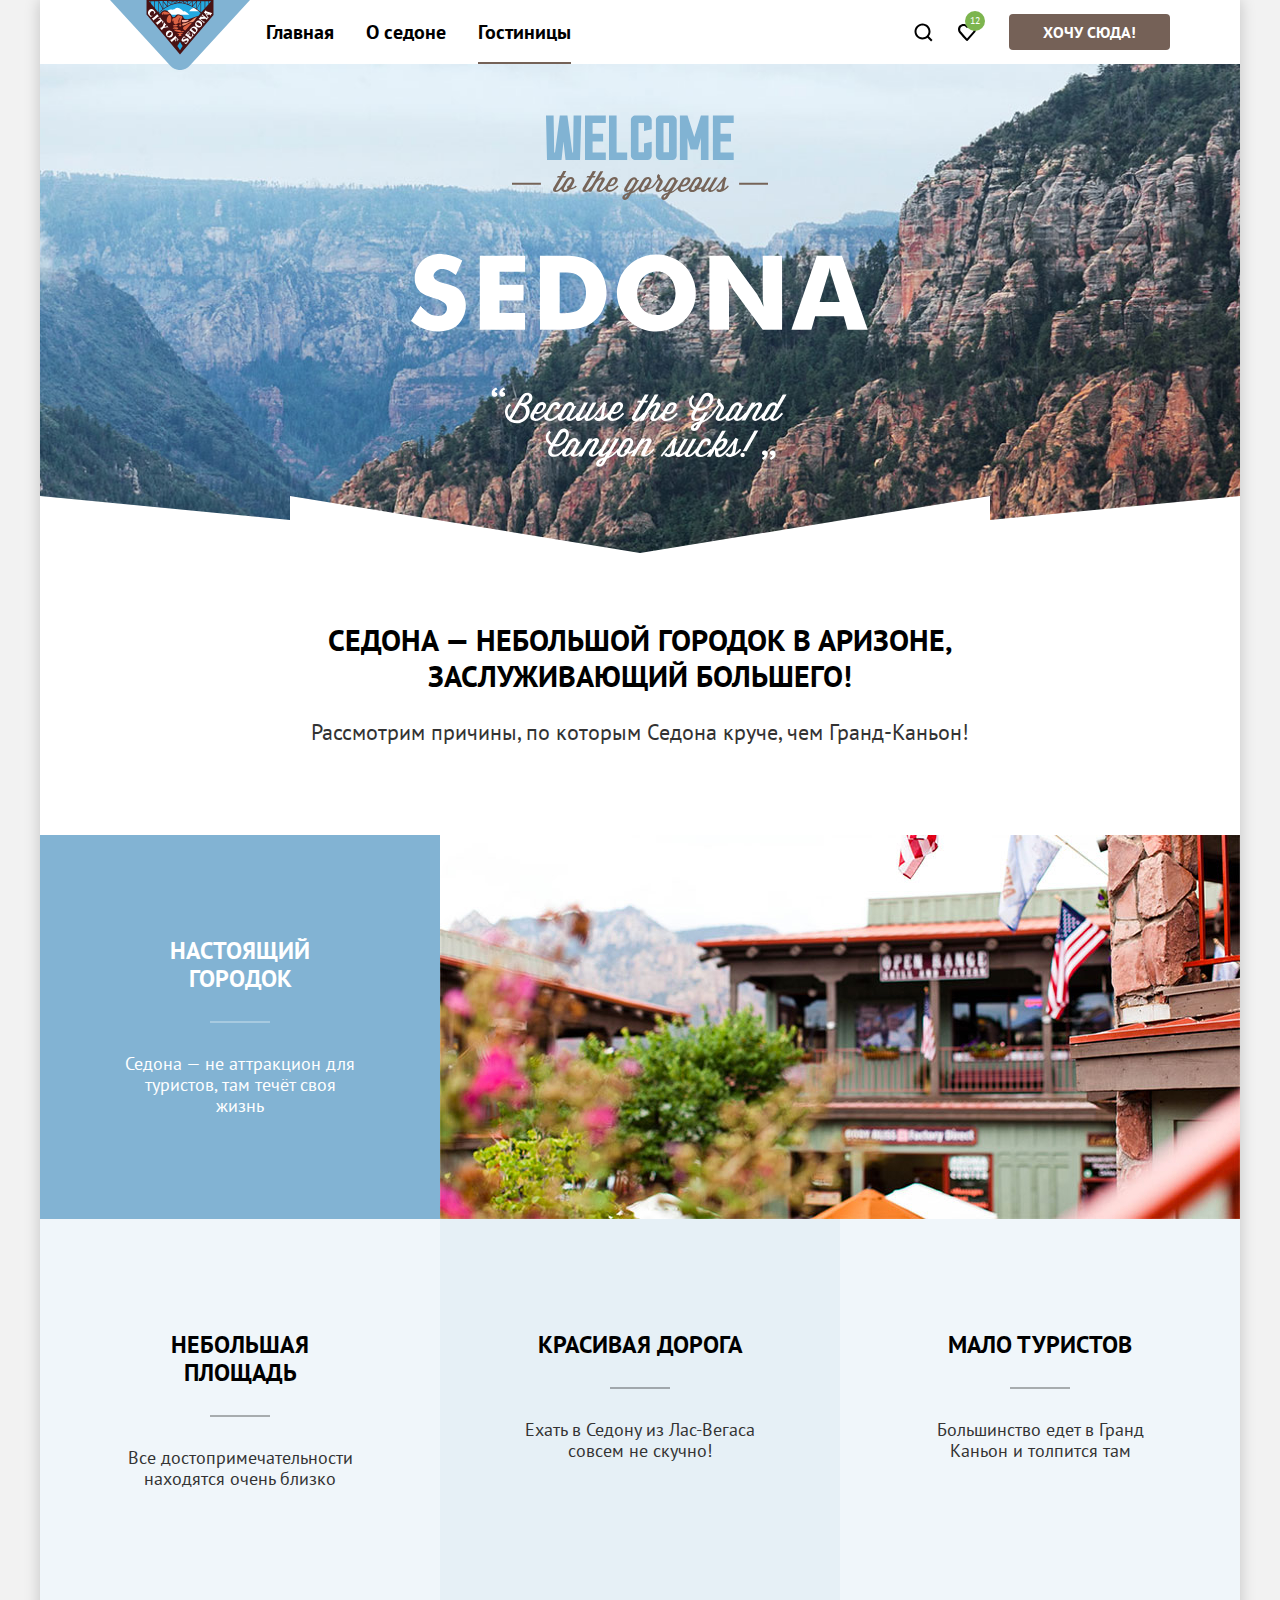
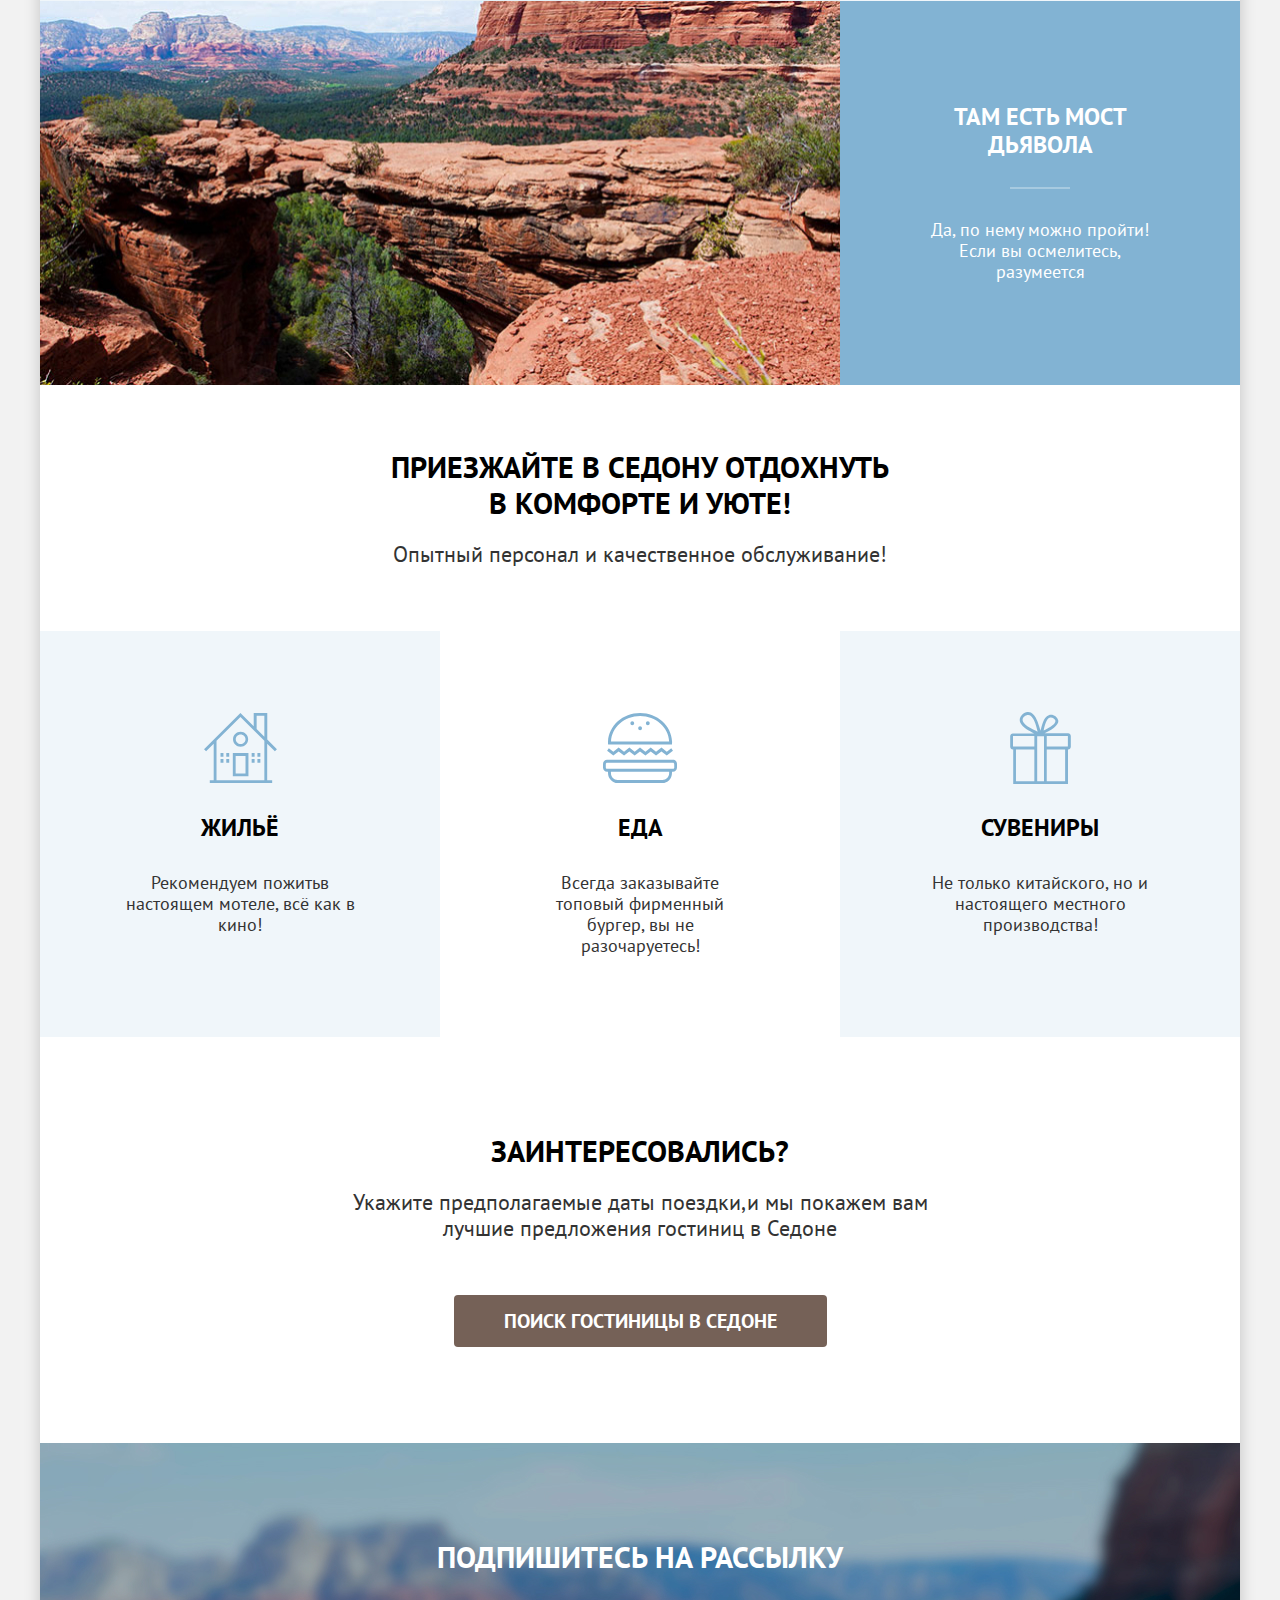
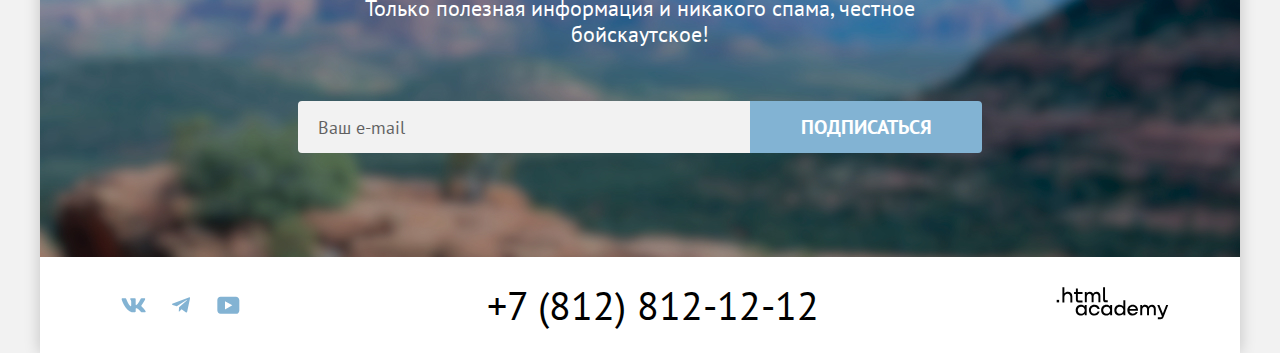
==== commit 0a4884a4: "Merge pull request #7 from LNKcode/master" ====
--- a/index.html
+++ b/index.html
@@ -15,28 +15,29 @@
           </a>
           <ul class="navigation-list">
             <li class="navigation-item">
-              <a class="navigation-link" href="index.html"> Главная </a>
+              <a class="navigation-link " href="index.html"> Главная </a>
             </li>
             <li class="navigation-item">
               <a class="navigation-link" href="#"> О седоне </a>
             </li>
             <li class="navigation-item">
-              <a class="navigation-link" href="catalog.html"> Гостиницы </a>
+              <a class="navigation-link active" href="catalog.html"> Гостиницы </a>
             </li>
           </ul>
           <ul class="navigation-list navigation-user">
             <li class="navigation-item">
-              <a class="navigation-link-icon" href="#">
+              <a class="navigation-link-icon navigation-link-icon-search" href="#">
                 <span class="visually-hidden">Поиск</span>
               </a>
             </li>
             <li class="navigation-item">
-              <a class="navigation-link-icon" href="#">
+              <a class="navigation-link-icon navigation-link-icon-like" href="#">
                 <span class="visually-hidden">понравившиеся</span>
+                <span class="navigation-like">12</span>
               </a>
             </li>
           </ul>
-          <a class="navigation-btn btn btn-brown" href="#"> Хочу сюда </a>
+          <a class="navigation-btn btn btn-brown" href="#"> Хочу сюда! </a>
         </nav>
       </header>
       <main class="main">
@@ -46,11 +47,13 @@
         </section>
 
         <section class="benefits">
-          <h2 class="benefits-title title"> Седона — небольшой городок в Аризоне,
-            заслуживающий большего! </h2>
-          <p class="benefits-subtitle subtitle">
-            Рассмотрим причины, по которым Седона круче, чем Гранд-Каньон!
-          </p>
+          <div class="benefits-head">
+            <h2 class="benefits-title title"> Седона — небольшой городок в Аризоне,
+              заслуживающий большего! </h2>
+            <p class="benefits-subtitle subtitle">
+              Рассмотрим причины, по которым Седона круче, чем Гранд-Каньон!
+            </p>
+          </div>
           <ul class="benefits-list">
             <li class="benefits-item-blue">
               <div class="benefits-item-wrapper">
@@ -101,10 +104,12 @@
           </ul>
         </section>
         <section class="quality">
-          <h2 class="quality-title title">
-            Приезжайте в Седону отдохнуть в комфорте и уюте!
-          </h2>
-          <p class="quality-subtitle subtitle">Опытный персонал и качественное обслуживание!</p>
+          <div class="quality-header">
+            <h2 class="quality-title title">
+              Приезжайте в Седону отдохнуть в&nbsp;комфорте и уюте!
+            </h2>
+            <p class="quality-subtitle subtitle">Опытный персонал и качественное обслуживание!</p>
+          </div>
           <ul class="quality-list">
             <li class="quality-item quality-item-gray quality-item-home">
               <h3 class="quality-item-title">
@@ -149,9 +154,30 @@
 
       <footer class="footer">
         <ul class="social-list">
-          <li class="social-item"><a href="https://vk.com/htmlacademy" class="social-link"><span class="visually-hidden">VK</span></a></li>
-          <li class="social-item"><a href="https://t.me/htmlacademy" class="social-link"><span class="visually-hidden">Telegram</span></a></li>
-          <li class="social-item"><a href="https://www.youtube.com/user/htmlacademyru" class="social-link"> <span class="visually-hidden">Youtube</span></a></li>
+          <li class="social-item">
+            <a href="https://vk.com/htmlacademy" class="social-link">
+              <svg width="48" height="41" viewBox="0 0 48 41" fill="none" xmlns="http://www.w3.org/2000/svg">
+                <path fill-rule="evenodd" clip-rule="evenodd" d="M35.1164 14.8044C35.2824 14.2584 35.1164 13.8564 34.3214 13.8564H31.6964C31.0284 13.8564 30.7204 14.2034 30.5534 14.5864C30.5534 14.5864 29.2184 17.7824 27.3274 19.8584C26.7154 20.4604 26.4374 20.6514 26.1034 20.6514C25.9364 20.6514 25.6854 20.4604 25.6854 19.9134V14.8044C25.6854 14.1484 25.5014 13.8564 24.9454 13.8564H20.8174C20.4004 13.8564 20.1494 14.1604 20.1494 14.4494C20.1494 15.0704 21.0954 15.2144 21.1924 16.9624V20.7604C21.1924 21.5934 21.0394 21.7444 20.7054 21.7444C19.8154 21.7444 17.6504 18.5334 16.3654 14.8594C16.1164 14.1444 15.8644 13.8564 15.1934 13.8564H12.5664C11.8164 13.8564 11.6664 14.2034 11.6664 14.5864C11.6664 15.2684 12.5564 18.6564 15.8114 23.1374C17.9814 26.1974 21.0364 27.8564 23.8194 27.8564C25.4884 27.8564 25.6944 27.4884 25.6944 26.8534V24.5404C25.6944 23.8034 25.8524 23.6564 26.3814 23.6564C26.7714 23.6564 27.4384 23.8484 28.9964 25.3234C30.7764 27.0724 31.0694 27.8564 32.0714 27.8564H34.6964C35.4464 27.8564 35.8224 27.4884 35.6064 26.7604C35.3684 26.0364 34.5184 24.9854 33.3914 23.7384C32.7794 23.0284 31.8614 22.2634 31.5824 21.8804C31.1934 21.3894 31.3044 21.1704 31.5824 20.7334C31.5824 20.7334 34.7824 16.3074 35.1154 14.8044H35.1164Z" fill="#83B3D3"/>
+              </svg>
+              <span class="visually-hidden">VK</span>
+            </a>
+          </li>
+          <li class="social-item">
+            <a href="https://t.me/htmlacademy" class="social-link">
+              <svg width="48" height="41" viewBox="0 0 48 41" fill="none" xmlns="http://www.w3.org/2000/svg">
+                <path d="M31.785 12.9557L15.8405 19.1042C14.7523 19.5413 14.7586 20.1483 15.6408 20.419L19.7344 21.696L29.2058 15.7201C29.6537 15.4477 30.0629 15.5942 29.7265 15.8928L22.0528 22.8183H22.051L22.0528 22.8192L21.7705 27.0387C22.1841 27.0387 22.3667 26.8489 22.5987 26.625L24.5871 24.6915L28.7229 27.7464C29.4855 28.1664 30.0332 27.9506 30.2229 27.0405L32.9379 14.2453C33.2158 13.1311 32.5126 12.6266 31.785 12.9557Z" fill="#83B3D3"/>
+              </svg>
+              <span class="visually-hidden">Telegram</span>
+            </a>
+          </li>
+          <li class="social-item">
+            <a href="https://www.youtube.com/user/htmlacademyru" class="social-link">
+              <svg width="48" height="41" viewBox="0 0 48 41" fill="none" xmlns="http://www.w3.org/2000/svg">
+                <path d="M31.9402 12.3564H16.5074C14.6467 12.3564 13.3333 13.9502 13.3333 15.7564V25.8502C13.3333 27.7627 14.6467 29.3564 16.5074 29.3564H32.1591C33.8009 29.3564 35.3333 27.7627 35.3333 25.9564V15.7564C35.1143 13.9502 33.8009 12.3564 31.9402 12.3564ZM20.9949 24.8939V16.8189L28.3283 20.8564L20.9949 24.8939Z" fill="#83B3D3"/>
+              </svg>
+              <span class="visually-hidden">Youtube</span>
+            </a>
+          </li>
         </ul>
 
         <a href="tel:+78128121212" class="phone-link">+7 (812) 812-12-12</a>
--- a/css/style.css
+++ b/css/style.css
@@ -36,7 +36,9 @@
 .navigation {
   display: flex;
   align-items: center;
-  padding: 0 70px;
+  padding: 0 70px 0 210px;
+  position: relative;
+
 }
 
 .navigation-user .navigation-item {
@@ -45,24 +47,74 @@
 
 .hero {
   background-color: indigo;
-  background-image: url("../images/index-background.jpg");
+  background-image:  url("../images/icons/divider.svg"), url("../images/index-background.jpg");
+  background-repeat: no-repeat;
   padding-top: 51px;
   padding-bottom: 82px;
+  background-position-y: bottom;
+  background-size: 1200px 57px, cover;
 }
 
 .navigation-link {
+  display: inline-block;
   font-weight: 700;
   font-size: 20px;
   line-height: 24px;
   color: #000000;
   text-decoration: none;
+  padding-top: 20px;
+  padding-bottom: 20px;
+  position: relative;
+}
+
+.navigation-link.active::before {
+  content: "";
+  display: block;
+  width: 100%;
+  height: 2px;
+  background-color: #756257;
+  position: absolute;
+  bottom: 0;
+  left: 0;
+}
+
+
+
+.navigation-link:hover {
+  color: #000000;
+  opacity: 0.7;
 }
 
 .navigation-link-icon {
-  display: inline-block;
+  display: block;
   width: 44px;
   height: 64px;
-  outline: 1px solid green;
+  position: relative;
+}
+
+.navigation-link-icon:hover{
+  opacity: 0.7;
+}
+
+.navigation-link-icon::after {
+  content: "";
+  position: absolute;
+  top: 50%;
+  left: 50%;
+  transform: translate(-50%, -50%);
+  display: block;
+  width: 20px;
+  height: 20px;
+  background-repeat: no-repeat;
+  background-position: center;
+}
+
+.navigation-link-icon-like::after {
+  background-image: url("../images/icons/heart.svg");
+}
+
+.navigation-link-icon-search::after {
+  background-image: url("../images/icons/search.svg");
 }
 
 .visually-hidden {
@@ -107,14 +159,64 @@
   display: inline-block;
   border: none;
   font-family: inherit;
+  text-align: center;
+  cursor: pointer;
 }
 
 .btn-brown {
   background: #756157;
 }
 
+.btn-brown:hover {
+  background-color: #615048;
+}
+
+.btn-brown:active {
+  background: #756157;
+  color: rgba(255, 255, 255, 0.3);
+}
+
 .btn-blue {
   background: #82b3d3;
+}
+
+.btn-blue:hover {
+  background-color: #68A2CA;
+}
+.btn-blue:active {
+  color: rgba(255, 255, 255, 0.3);
+  background-color: #82b3d3;
+}
+
+.btn:disabled {
+  background: #E5E5E5;
+  color: #FFFFFF;
+  cursor: no-drop;
+}
+
+.navigation-btn {
+  padding: 8px 34px;
+}
+
+.navigation-like {
+  position: absolute;
+  top: 11px;
+  right: 4px;
+  display: block;
+  font-size: 10px;
+  line-height: 10px;
+  text-align: center;
+  color: #ffffff;
+  width: 20px;
+  height: 20px;
+  background: #7DB54F;
+  border-radius: 50%;
+  padding-top: 5px;
+  z-index: 1;
+}
+
+.navigation-link-icon {
+  text-decoration: none;
 }
 
 .title {
@@ -129,6 +231,18 @@
   font-size: 22px;
   line-height: 26px;
 }
+.benefits-title{
+  margin: 0;
+}
+
+.benefits-subtitle {
+  margin: 0;
+  margin-top: 25px;
+}
+
+.benefits-head{
+  padding: 69px 250px 90px 250px;
+}
 
 .benefits-list {
   display: flex;
@@ -140,6 +254,10 @@
 
 .benefits-item {
   padding: 112px 85px;
+}
+
+.benefits-item-description {
+  margin-bottom: 0;
 }
 
 .benefits-item-title {
@@ -148,6 +266,26 @@
   text-transform: uppercase;
   color: #000000;
   margin-top: 0;
+  position: relative;
+  padding-bottom: 30px;
+  margin-bottom: 30px;
+}
+
+.benefits-item-title::before {
+  content: "";
+  display: block;
+  position: absolute;
+  width: 60px;
+  height: 2px;
+  background-color:rgba(0, 0, 0, 0.3);
+  bottom: 0;
+  left: 50%;
+  transform: translateX(-50%);
+}
+
+.benefits-item-blue .benefits-item-title::before {
+  background: rgba(255, 255, 255, 0.3);
+
 }
 
 .benefits-item-blue {
@@ -188,6 +326,19 @@
 
 .benefits-item-blue .benefits-item-title {
   color: #ffffff;
+}
+
+.quality-header {
+  padding: 64px 340px;
+}
+
+.quality-title {
+  margin-top: 0;
+  margin-bottom: 20px;
+}
+
+.quality-subtitle {
+  margin: 0;
 }
 
 .quality-item-title {
@@ -195,6 +346,12 @@
   line-height: 28px;
   text-transform: uppercase;
   color: #000000;
+  margin-top: 0;
+  margin-bottom: 30px;
+}
+
+.quality-item-description {
+  margin: 0;
 }
 
 .quality-list {
@@ -209,29 +366,54 @@
   width: 400px;
   padding-left: 85px;
   padding-right: 85px;
+  padding-top: 183px;
+  padding-bottom: 81px;
+  position: relative;
 }
 
 .quality-item-gray {
   background: rgba(131, 179, 211, 0.12);
+}
+
+.search {
+  padding: 96px 290px;
+}
+
+.search-title {
+  margin-top: 0;
+  margin-bottom: 20px;
+}
+
+.search-description {
+  margin-top: 0;
+  margin-bottom: 54px;
 }
 
 .search-btn {
   font-size: 20px;
   line-height: 36px;
+  padding: 8px 50px;
 }
 
 .subscribe {
-  background-color: indigo;
+  background-color: #8fabb8;
   color: #ffffff;
+  background-image: url("../images/subscribe-background.jpg");
+  padding: 96px 258px 104px;
+  background-size: cover;
 }
 
 .subscribe-title {
   color: #ffffff;
+  margin-top: 0;
+  margin-bottom: 20px;
 }
 
 .subscribe-description {
   font-size: 22px;
   line-height: 26px;
+  margin-top: 0;
+  margin-bottom: 54px;
 }
 
 .subscribe-btn {
@@ -240,6 +422,11 @@
   border-radius: 0px 4px 4px 0px;
 }
 
+.form {
+  display: flex;
+
+}
+
 .form-input {
   font-family: inherit;
   font-size: 18px;
@@ -247,6 +434,19 @@
   color: #000000;
   width: 452px;
   height: 52px;
+  background: #F2F2F2;
+  border-radius: 4px 0px 0px 4px;
+  border: none;
+  padding-left: 20px;
+}
+
+.form-input:hover {
+  background: #E6E6E6;
+}
+
+.subscribe-btn {
+  width: 232px;
+  padding: 8px;
 }
 
 .form-input::placeholder {
@@ -292,8 +492,89 @@
 }
 
 .social-link {
-  display: inline-block;
+  display: block;
   width: 47px;
   height: 40px;
-  outline: 5px solid indigo;
-}
+  position: relative;
+}
+
+.social-link svg {
+  position: absolute;
+  top: 50%;
+  left: 50%;
+  transform: translate(-50%, -50%);
+}
+
+.social-link:hover path {
+  fill: #68A2CA;
+}
+
+.social-link:active path {
+  fill: #68A2CA;
+  fill-opacity: 0.3;
+}
+
+.logo {
+  position: absolute;
+  top: 0;
+  left: 70px;
+}
+
+.quality-item::before {
+  content: "";
+  display: block;
+  width: 75px;
+  height: 72px;
+  top: 81px;
+  left: 50%;
+  transform: translateX(-50%);
+  position: absolute;
+  background-repeat: no-repeat;
+  background-position: center;
+  background-size: contain; /* чтоб иконка изображения помещалась */
+}
+
+.quality-item-home::before {
+  background-image: url("../images/icons/home.svg");
+}
+
+.quality-item-burger::before {
+  background-image: url("../images/icons/food.svg");
+}
+
+.quality-item-gift::before {
+  background-image: url("../images/icons/gift.svg");
+}
+
+
+/* .navigation-link-icon {
+  display: block;
+  width: 44px;
+  height: 64px;
+  outline: 1px solid green;
+  position: relative;
+}
+
+.navigation-link-icon::after {
+  content: "";
+  position: absolute;
+  top: 50%;
+  left: 50%;
+  transform: translate(-50%, -50%);
+  display: block;
+  width: 20px;
+  height: 20px;
+  background-repeat: no-repeat;
+  background-position: center;
+}
+
+.navigation-link-icon-like::after {
+  background-image: url("../images/icons/heart.svg");
+}
+
+.navigation-link-icon-search::after {
+  background-image: url("../images/icons/search.svg");
+} */
+
+
+
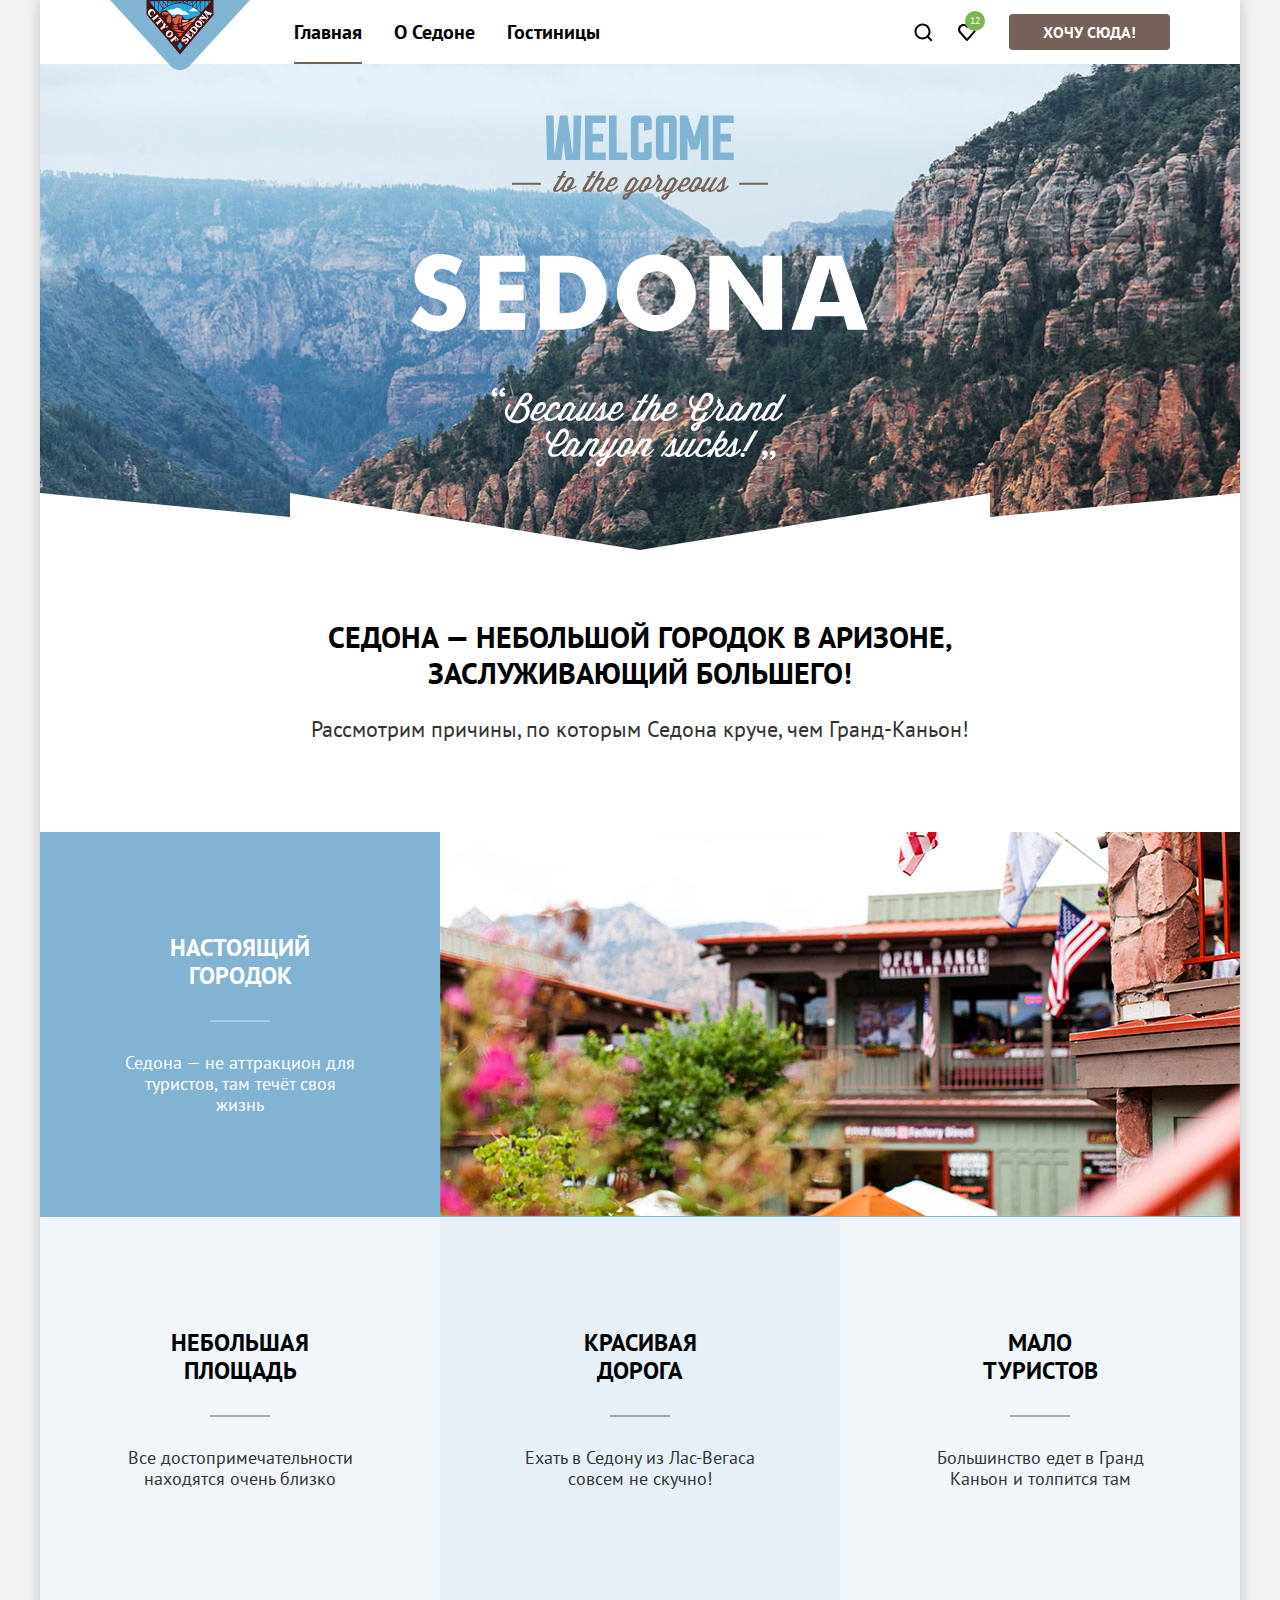
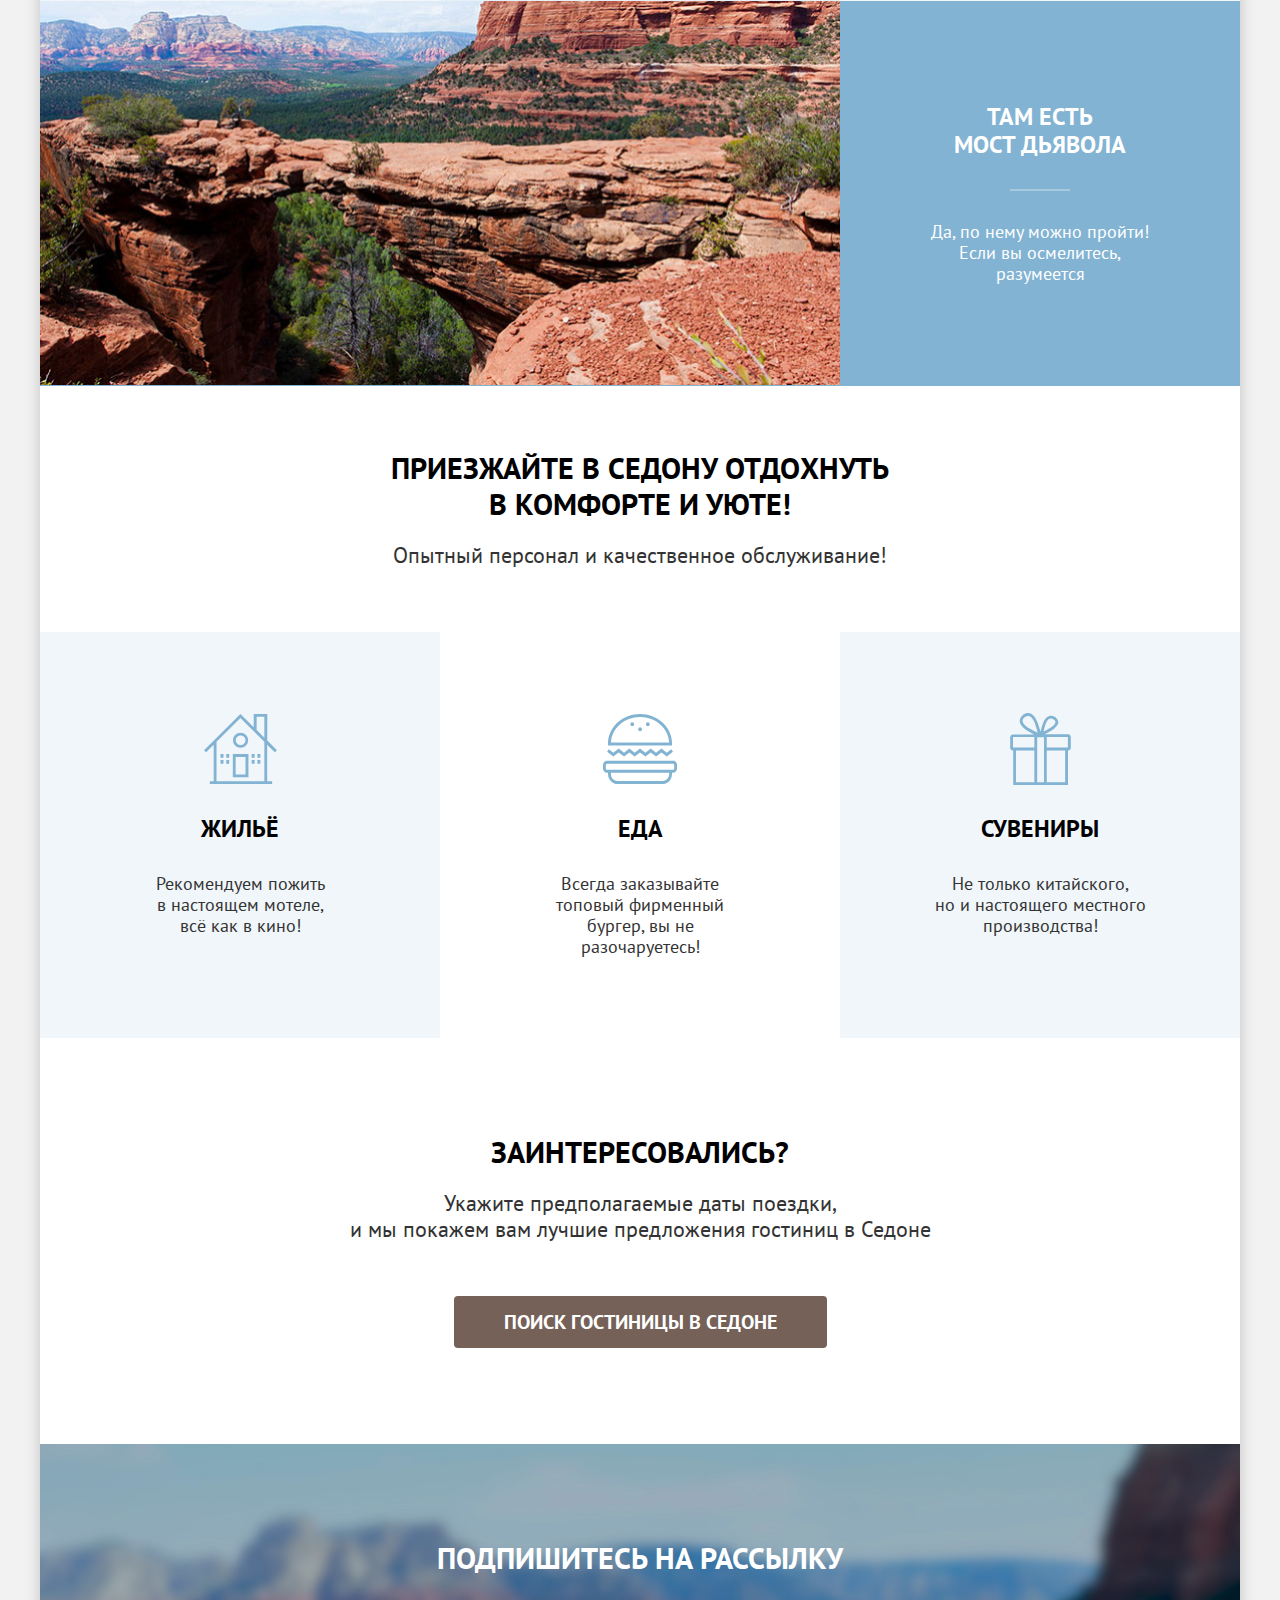
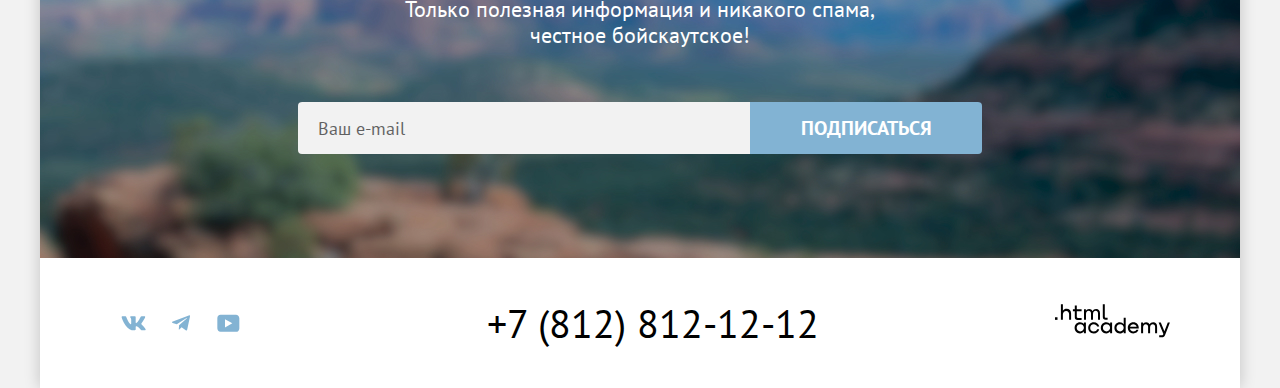
==== commit 7b10611e: "Merge pull request #8 from LNKcode/master" ====
--- a/index.html
+++ b/index.html
@@ -15,13 +15,13 @@
           </a>
           <ul class="navigation-list">
             <li class="navigation-item">
-              <a class="navigation-link " href="index.html"> Главная </a>
-            </li>
-            <li class="navigation-item">
-              <a class="navigation-link" href="#"> О седоне </a>
-            </li>
-            <li class="navigation-item">
-              <a class="navigation-link active" href="catalog.html"> Гостиницы </a>
+              <a class="navigation-link active" href="index.html"> Главная </a>
+            </li>
+            <li class="navigation-item">
+              <a class="navigation-link" href="#"> О Седоне </a>
+            </li>
+            <li class="navigation-item">
+              <a class="navigation-link" href="catalog.html"> Гостиницы </a>
             </li>
           </ul>
           <ul class="navigation-list navigation-user">
@@ -76,7 +76,7 @@
             </li>
             <li class="benefits-item benefits-item-gray">
               <h3 class="benefits-item-title">
-                Красивая дорога
+                Красивая<br> дорога
               </h3>
               <p class="benefits-item-description">
                 Ехать в Седону из Лас-Вегаса совсем не скучно!
@@ -84,7 +84,7 @@
             </li>
             <li class="benefits-item benefits-item-white">
               <h3 class="benefits-item-title">
-                мало туристов
+                мало<br> туристов
               </h3>
               <p class="benefits-item-description">
                 Большинство едет в Гранд Каньон и толпится там
@@ -93,7 +93,7 @@
             <li class="benefits-item-blue benefits-item-reverse">
               <div class="benefits-item-wrapper">
                 <h3 class="benefits-item-title">
-                  Там есть мост дьявола
+                  Там есть<br> мост дьявола
                 </h3>
                 <p class="benefits-item-description">
                   Да, по нему можно пройти! Если вы осмелитесь, разумеется
@@ -115,7 +115,7 @@
               <h3 class="quality-item-title">
                 Жильё
               </h3>
-              <p class="quality-item-description">Рекомендуем пожитьв настоящем мотеле,
+              <p class="quality-item-description">Рекомендуем пожить в&nbsp;настоящем мотеле,<br>
                 всё как в кино!</p>
             </li>
             <li class="quality-item quality-item-burger">
@@ -123,13 +123,13 @@
                 Еда
               </h3>
               <p class="quality-item-description">Всегда заказывайте
-                топовый фирменный бургер, вы не разочаруетесь!</p>
+                топовый&nbsp;фирменный бургер, вы не разочаруетесь!</p>
             </li>
             <li class="quality-item quality-item-gray quality-item-gift">
               <h3 class="quality-item-title">
                 Сувениры
               </h3>
-              <p class="quality-item-description">Не только китайского,
+              <p class="quality-item-description">Не только китайского,<br>
                 но и настоящего местного производства!</p>
             </li>
           </ul>
@@ -137,7 +137,7 @@
 
         <div class="search">
           <p class="search-title title">Заинтересовались? </p>
-          <p class="search-description subtitle">Укажите предполагаемые даты поездки,и мы покажем вам лучшие предложения гостиниц в Седоне</p>
+          <p class="search-description subtitle">Укажите предполагаемые даты поездки,<br> и мы покажем вам лучшие предложения гостиниц в Седоне</p>
           <button class="btn btn-brown search-btn" type="button">поиск гостиницы в седоне</button>
         </div>
 
@@ -183,10 +183,100 @@
         <a href="tel:+78128121212" class="phone-link">+7 (812) 812-12-12</a>
 
         <a href="https://htmlacademy.ru/" class="logo-academy">
-          <img src="images/icons/logo-academy.svg" alt="Логотип академии" width="115" height="33">
+          <span class="visually-hidden"> Логотип академии </span>
+          <svg width="115" height="34" viewBox="0 0 115 34" fill="none" xmlns="http://www.w3.org/2000/svg">
+            <path d="M0 13.2564V15.8564H2.5V13.2564H0Z" fill="black"/>
+            <path d="M11.6 4.85645C10 4.85645 8.8 5.55645 8 6.55645H7.9V0.356445H5.9V15.8564H7.9V10.5564C7.9 8.45645 9.2 6.95645 11.2 6.95645C13 6.95645 14.1 8.35645 14.1 10.1564V15.8564H16.1V9.75644C16.2 6.75644 14.3 4.85645 11.6 4.85645Z" fill="black"/>
+            <path d="M26.6 5.15645H21.8V1.45645H19.8V5.25645H17.9V7.25645H19.8V13.2564C19.8 14.9564 20.8 15.9564 22.5 15.9564H26.6V13.9564H22.9C22.2 13.9564 21.8 13.5564 21.8 12.8564V7.15645H26.6V5.15645Z" fill="black"/>
+            <path d="M41.1 4.95645C39.5 4.95645 38.2 5.75644 37.6 7.05645H37.5C36.9 5.85645 35.7 4.95645 34.1 4.95645C32.7 4.95645 31.6 5.75645 31 6.75645H30.9V5.15645H29V15.7564H31V10.3564C31 8.35645 32 6.85645 33.6 6.85645C35.1 6.85645 36 7.85645 36 9.45645V15.7564H38V10.1564C38 7.75645 39.4 6.85645 40.6 6.85645C42.1 6.85645 43 7.85645 43 9.45645V15.7564H45V9.25644C45.1 6.75644 43.6 4.95645 41.1 4.95645Z" fill="black"/>
+            <path d="M47.8 13.0564C47.8 14.7564 48.8 15.7564 50.6 15.7564H52.6V13.7564H50.9C50.2 13.7564 49.8 13.3564 49.8 12.6564V0.356445H47.8V13.0564Z" fill="black"/>
+            <path d="M28.9 20.0564C28 18.9564 26.7 18.2564 25 18.2564C21.9 18.2564 19.6 20.5564 19.6 23.8564C19.6 27.1564 21.9 29.4564 25 29.4564C26.8 29.4564 28 28.6564 28.8 27.5564H28.9V29.1564H30.9V18.5564H28.9V20.0564ZM25.3 27.4564C23.1 27.4564 21.7 25.8564 21.7 23.8564C21.7 21.8564 23.1 20.2564 25.3 20.2564C27.5 20.2564 28.9 21.8564 28.9 23.8564C28.9 25.7564 27.5 27.4564 25.3 27.4564Z" fill="black"/>
+            <path d="M44.2 22.3564C43.7 19.9564 41.6 18.2564 38.8 18.2564C35.4 18.2564 33.2 20.7564 33.2 23.8564C33.2 26.9564 35.4 29.4564 38.8 29.4564C41.6 29.4564 43.7 27.6564 44.2 25.2564H42.1C41.7 26.5564 40.4 27.5564 38.8 27.5564C36.6 27.5564 35.2 25.9564 35.2 23.9564C35.2 21.9564 36.6 20.3564 38.8 20.3564C40.4 20.3564 41.6 21.3564 42.1 22.5564H44.2V22.3564Z" fill="black"/>
+            <path d="M55.1 20.0564C54.2 18.9564 52.9 18.2564 51.2 18.2564C48.1 18.2564 45.8 20.5564 45.8 23.8564C45.8 27.1564 48.1 29.4564 51.2 29.4564C53 29.4564 54.2 28.6564 55 27.5564H55.1V29.1564H57.1V18.5564H55.1V20.0564ZM51.5 27.4564C49.3 27.4564 47.9 25.8564 47.9 23.8564C47.9 21.8564 49.3 20.2564 51.5 20.2564C53.7 20.2564 55.1 21.8564 55.1 23.8564C55.1 25.7564 53.6 27.4564 51.5 27.4564Z" fill="black"/>
+            <path d="M68.7 20.1564C67.8 19.0564 66.5 18.2564 64.8 18.2564C61.7 18.2564 59.4 20.5564 59.4 23.8564C59.4 27.1564 61.6 29.4564 64.8 29.4564C66.5 29.4564 67.8 28.6564 68.6 27.6564H68.7V29.1564H70.7V13.7564H68.7V20.1564ZM65.1 27.4564C62.9 27.4564 61.5 25.8564 61.5 23.8564C61.5 21.8564 62.9 20.2564 65.1 20.2564C67.3 20.2564 68.7 21.8564 68.7 23.8564C68.6 25.8564 67.2 27.4564 65.1 27.4564Z" fill="black"/>
+            <path d="M78.3 18.2564C75 18.2564 72.8 20.7564 72.8 23.8564C72.8 26.8564 74.9 29.4564 78.3 29.4564C80.8 29.4564 82.8 28.1564 83.5 25.8564H81.4C80.9 26.8564 79.8 27.4564 78.4 27.4564C76.5 27.4564 75.1 26.1564 75 24.5564H83.8C84 20.9564 81.8 18.2564 78.3 18.2564ZM78.3 20.1564C80 20.1564 81.3 21.1564 81.6 22.7564H75.1C75.4 21.2564 76.6 20.1564 78.3 20.1564Z" fill="black"/>
+            <path d="M98.2 18.2564C96.6 18.2564 95.3 19.0564 94.6 20.2564H94.5C93.9 19.0564 92.7 18.2564 91.1 18.2564C89.7 18.2564 88.6 18.9564 88 20.0564V18.5564H86.1V29.1564H88.1V23.7564C88.1 21.7564 89.1 20.3564 90.7 20.2564C92.2 20.2564 93.1 21.2564 93.1 22.8564V29.1564H95.1V23.5564C95.1 21.1564 96.5 20.2564 97.7 20.2564C99.2 20.2564 100.1 21.2564 100.1 22.8564V29.1564H102.1V22.6564C102.2 20.0564 100.7 18.2564 98.2 18.2564Z" fill="black"/>
+            <path d="M109.4 27.3564L105.8 18.4564H103.6L108.4 30.0564C108.1 30.9564 107.7 31.2564 106.7 31.2564H104.2V33.2564H106.7C108.5 33.2564 109.5 32.4564 110.2 30.6564L114.9 18.4564H112.8L109.4 27.3564Z" fill="black"/>
+          </svg>
         </a>
       </footer>
     </div>
+    <div class="modal-container modal-close">
+      <div class="modal modal-search">
+        <button class="modal-close-button" type="button">
+          <span class="visually-hidden">Закрыть</span>
+        </button>
+        <section class="modal-content">
+          <h2 class="modal-title">
+            Поиск гостиницы в Седоне
+          </h2>
+          <form class="search-form" action="https://echo.htmlacademy.ru/" method="GET">
+            <div class="field-group">
+              <label class="form-label" for="date-in">Дата Заезда:</label>
+              <input class="date-form-field field" value="27 апреля 2020" type="text" id="date-in" name="date-in" placeholder="Укажите дату">
+              <span class="alert error"> Мы не можем отправить вас в прошлое.</span>
+            </div>
+            <div class="field-group">
+              <label class="form-label" for="date-out">Дата Выезда:</label>
+              <input class="date-form-field field" value="1 сентября 2023" type="text" id="date-out" name="date-out" placeholder="Укажите дату">
+              <span class="alert success"> На эти даты есть свободные номера. Пока есть.</span>
+            </div>
+            <div class="number-group-wrapper">
+              <div class="number-group">
+                <label class="form-label" for="aduld">Взрослые:</label>
+                <div class="field-wrapper">
+                  <button class="btn-minus btn-icon" type="button">
+                    <svg width="20" height="20" viewBox="0 0 20 20" fill="none" xmlns="http://www.w3.org/2000/svg">
+                      <path d="M3 9V11H17V9H3Z" fill="#756157" fill-opacity="0.3"/>
+                    </svg>
+                    <span class="visually-hidden"> минус </span>
+                  </button>
+                  <input class="number-form-field field" value="2" type="number" id="aduld" name="aduld">
+                  <button class="btn-plus btn-icon" type="button">
+                    <svg width="20" height="20" viewBox="0 0 20 20" fill="none" xmlns="http://www.w3.org/2000/svg">
+                      <path d="M17 9H11V3H9V9H3V11H9V17H11V11H17V9Z" fill="#756157" fill-opacity="0.3"/>
+                    </svg>
+                    <span class="visually-hidden"> плюс </span>
+                  </button>
+                </div>
+              </div>
+              <div class="number-group number-group-children">
+                <span class="form-label">
+                  <label class="form-label" for="children">Дети:</label>
+                  <span class="tooltip">
+                    <button class="tooltip-toggle" type="button" aria-labelledby="tooltip-label-date">
+                      <svg width="26" height="26" viewBox="0 0 26 26" fill="none" xmlns="http://www.w3.org/2000/svg">
+                        <circle cx="13" cy="13" r="13" fill="#83B3D3"/>
+                        <path fill-rule="evenodd" clip-rule="evenodd" d="M12 7H14V9H12V7ZM14 19H12V10H14V19Z" fill="white"/>
+                        </svg>
+                    </button>
+                    <span class="tooltip-text" role="tooltip" id="tooltip-label-date">Укажите количество детей, которые будут с вами, возраст которых от 6 до 18 лет. Дети до 6 лет размещаются бесплатно.</span>
+                  </span>
+                </span>
+                <div class="field-wrapper">
+                  <button class="btn-minus btn-icon" type="button">
+                    <svg width="20" height="20" viewBox="0 0 20 20" fill="none" xmlns="http://www.w3.org/2000/svg">
+                      <path d="M3 9V11H17V9H3Z" fill="#756157" fill-opacity="0.3"/>
+                    </svg>
+                    <span class="visually-hidden"> минус </span>
+                  </button>
+                  <input class="number-form-field field" value="2" type="number" id="children" name="children">
+                  <button class="btn-plus btn-icon" type="button">
+                    <svg width="20" height="20" viewBox="0 0 20 20" fill="none" xmlns="http://www.w3.org/2000/svg">
+                      <path d="M17 9H11V3H9V9H3V11H9V17H11V11H17V9Z" fill="#756157" fill-opacity="0.3"/>
+                    </svg>
+                    <span class="visually-hidden"> плюс </span>
+                  </button>
+                </div>
+              </div>
+            </div>
+            <button class="btn-blue btn form-submit" type="submit">
+              Найти
+            </button>
+          </form>
+        </section>
+      </div>
+    </div>
   </body>
 </html>
 
--- a/css/style.css
+++ b/css/style.css
@@ -36,9 +36,8 @@
 .navigation {
   display: flex;
   align-items: center;
-  padding: 0 70px 0 210px;
-  position: relative;
-
+  padding: 0 70px 0 238px;
+  position: relative;
 }
 
 .navigation-user .navigation-item {
@@ -50,7 +49,7 @@
   background-image:  url("../images/icons/divider.svg"), url("../images/index-background.jpg");
   background-repeat: no-repeat;
   padding-top: 51px;
-  padding-bottom: 82px;
+  padding-bottom: 79px;
   background-position-y: bottom;
   background-size: 1200px 57px, cover;
 }
@@ -267,7 +266,7 @@
   color: #000000;
   margin-top: 0;
   position: relative;
-  padding-bottom: 30px;
+  padding-bottom: 32px;
   margin-bottom: 30px;
 }
 
@@ -414,6 +413,7 @@
   line-height: 26px;
   margin-top: 0;
   margin-bottom: 54px;
+  padding: 0 75px;
 }
 
 .subscribe-btn {
@@ -424,7 +424,6 @@
 
 .form {
   display: flex;
-
 }
 
 .form-input {
@@ -460,6 +459,14 @@
   text-transform: uppercase;
   color: #000000;
   text-decoration: none;
+}
+
+.phone-link:hover {
+  color: #756157;
+}
+
+.phone-link:active {
+  color: rgba(117, 97, 87, 0.3);
 }
 
 .container {
@@ -481,7 +488,7 @@
   display: flex;
   justify-content: space-between;
   align-items: center;
-  padding: 10px 70px;
+  padding: 27px 70px;
 }
 
 .social-list {
@@ -546,6 +553,250 @@
   background-image: url("../images/icons/gift.svg");
 }
 
+.logo-academy:hover path {
+  fill: #756157;
+}
+
+.logo-academy:active path {
+  fill: #756157;
+  fill-opacity: 0.3;
+}
+
+/* Модальное окно */
+.modal-container {
+  position: fixed;
+  top: 0;
+  left: 0;
+  display: flex;
+  width: 100%;
+  height: 100%;
+  background: rgba(242, 242, 242, 0.8);
+}
+
+.modal {
+  position: relative;
+  margin: auto;
+  padding: 64px 70px;
+  background-color: #ffffff;
+  box-shadow: 0px 25px 50px rgba(0, 0, 0, 0.15);
+  border-radius: 30px;
+  text-align: left;
+}
+
+.modal-search {
+  width: 717px;
+}
+
+.modal-close-button {
+  position: absolute;
+  padding: 0;
+  top: 64px;
+  right: 52px;
+  width: 52px;
+  height: 52px;
+  background-color: #F2F2F2;
+  border-radius: 50%;
+  border: none;
+  background-image: url("../images/icons/close-modal.svg");
+  background-repeat: no-repeat;
+  background-position: center;
+  cursor: pointer;
+}
+
+.modal-title {
+  margin: 0;
+  font-size: 30px;
+  line-height: 36px;
+  color: #000000;
+  text-transform: uppercase;
+  margin-right: 35px;
+  margin-bottom: 64px;
+}
+
+.form-label {
+  font-weight: 700;
+  font-size: 20px;
+  line-height: 24px;
+  text-transform: capitalize;
+  color: #000000;
+}
+
+.form-submit {
+  font-size: 20px;
+  line-height: 24px;
+  width: 100%;
+  padding: 18px;
+}
+
+.field {
+  height: 48px;
+  background: #F2F2F2;
+  font-weight: 700;
+  font-size: 18px;
+  line-height: 24px;
+  color: #000000;
+  font-family: inherit;
+  border: 2px solid transparent;
+  -moz-appearance: textfield;
+  flex-shrink: 0;
+}
+
+.date-form-field {
+  width: 440px;
+  border-radius: 4px;
+  padding-left: 20px;
+  padding-right: 45px;
+  background-image: url("../images/icons/date.svg");
+  background-repeat: no-repeat;
+  background-position: right 20px top 14px;
+}
+
+.field::-webkit-outer-spin-button,
+.field::-webkit-inner-spin-button {
+  -webkit-appearance: none;
+  margin: 0;
+}
+
+.field-wrapper {
+  position: relative;
+}
+
+.number-form-field {
+  width: 110px;
+  border-radius: 4px;
+  padding-left: 40px;
+  padding-right: 40px;
+  text-align: center;
+}
+
+.field-group {
+  display: flex;
+  justify-content: space-between;
+  align-items: center;
+  padding-bottom: 48px;
+  position: relative;
+}
+
+.alert {
+  font-size: 16px;
+  line-height: 21px;
+  position: absolute;
+  top: 50px;
+  left: 157px;
+}
+
+.error {
+  color: #FF5757;
+}
+
+.number-group {
+  display: flex;
+  justify-content: space-between;
+  align-items: center;
+  width: 247px;
+}
+
+.number-group-wrapper {
+  display: flex;
+  justify-content: space-between;
+  margin-bottom: 48px;
+}
+
+.number-group-children {
+  width: 242px;
+}
+
+.btn-icon {
+  width: 20px;
+  height: 20px;
+  background-color: #F2F2F2;
+  border: none;
+  position: absolute;
+  top: 14px;
+}
+
+.btn-minus {
+  left: 10px;
+}
+
+.btn-plus {
+  right: 10px;
+}
+
+.btn-icon svg {
+  position: absolute;
+  top: 50%;
+  left: 50%;
+  transform: translate(-50%, -50%);
+}
+
+.tooltip-toggle {
+  border: none;
+  background-color: transparent;
+  padding: 0;
+  margin: 0;
+  display: block;
+}
+
+.tooltip-icon {
+  width: 100%;
+  height: 100%;
+  display: block;
+}
+
+.tooltip-toggle:hover .tooltip-icon {
+  opacity: 0.7;
+}
+
+.tooltip-text {
+  color: #ffffff;
+  font-size: 16px;
+  line-height: 20px;
+  font-weight: normal;
+  text-transform: none;
+  padding: 15px 18px 18px 22px;
+  display: block;
+  width: 256px;
+  position: absolute;
+  top: 100%;
+  margin-top: 15px;
+  left: 50%;
+  transform: translateX(-50%);
+  z-index: 1;
+  background: #333333;
+  box-shadow: 0px 15px 30px rgba(0, 0, 0, 0.3);
+  border-radius: 10px;
+  display: none;
+}
+
+.tooltip {
+  position: absolute;
+  margin-left: 10px;
+  width: 26px;
+  height: 26px;
+}
+
+.tooltip-toggle:hover + .tooltip-text,
+.tooltip-toggle:focus + .tooltip-text {
+  display: block;
+}
+
+.tooltip-text::after {
+  content: "";
+  background-image: url("../images/icons/triangle.svg");
+  width: 19px;
+  height: 9px;
+  position: absolute;
+  bottom: 100%;
+  left: 0;
+  right: 0;
+  margin-left: auto;
+  margin-right: auto;
+}
+
+.modal-close {
+  display: none;
+}
 
 /* .navigation-link-icon {
   display: block;
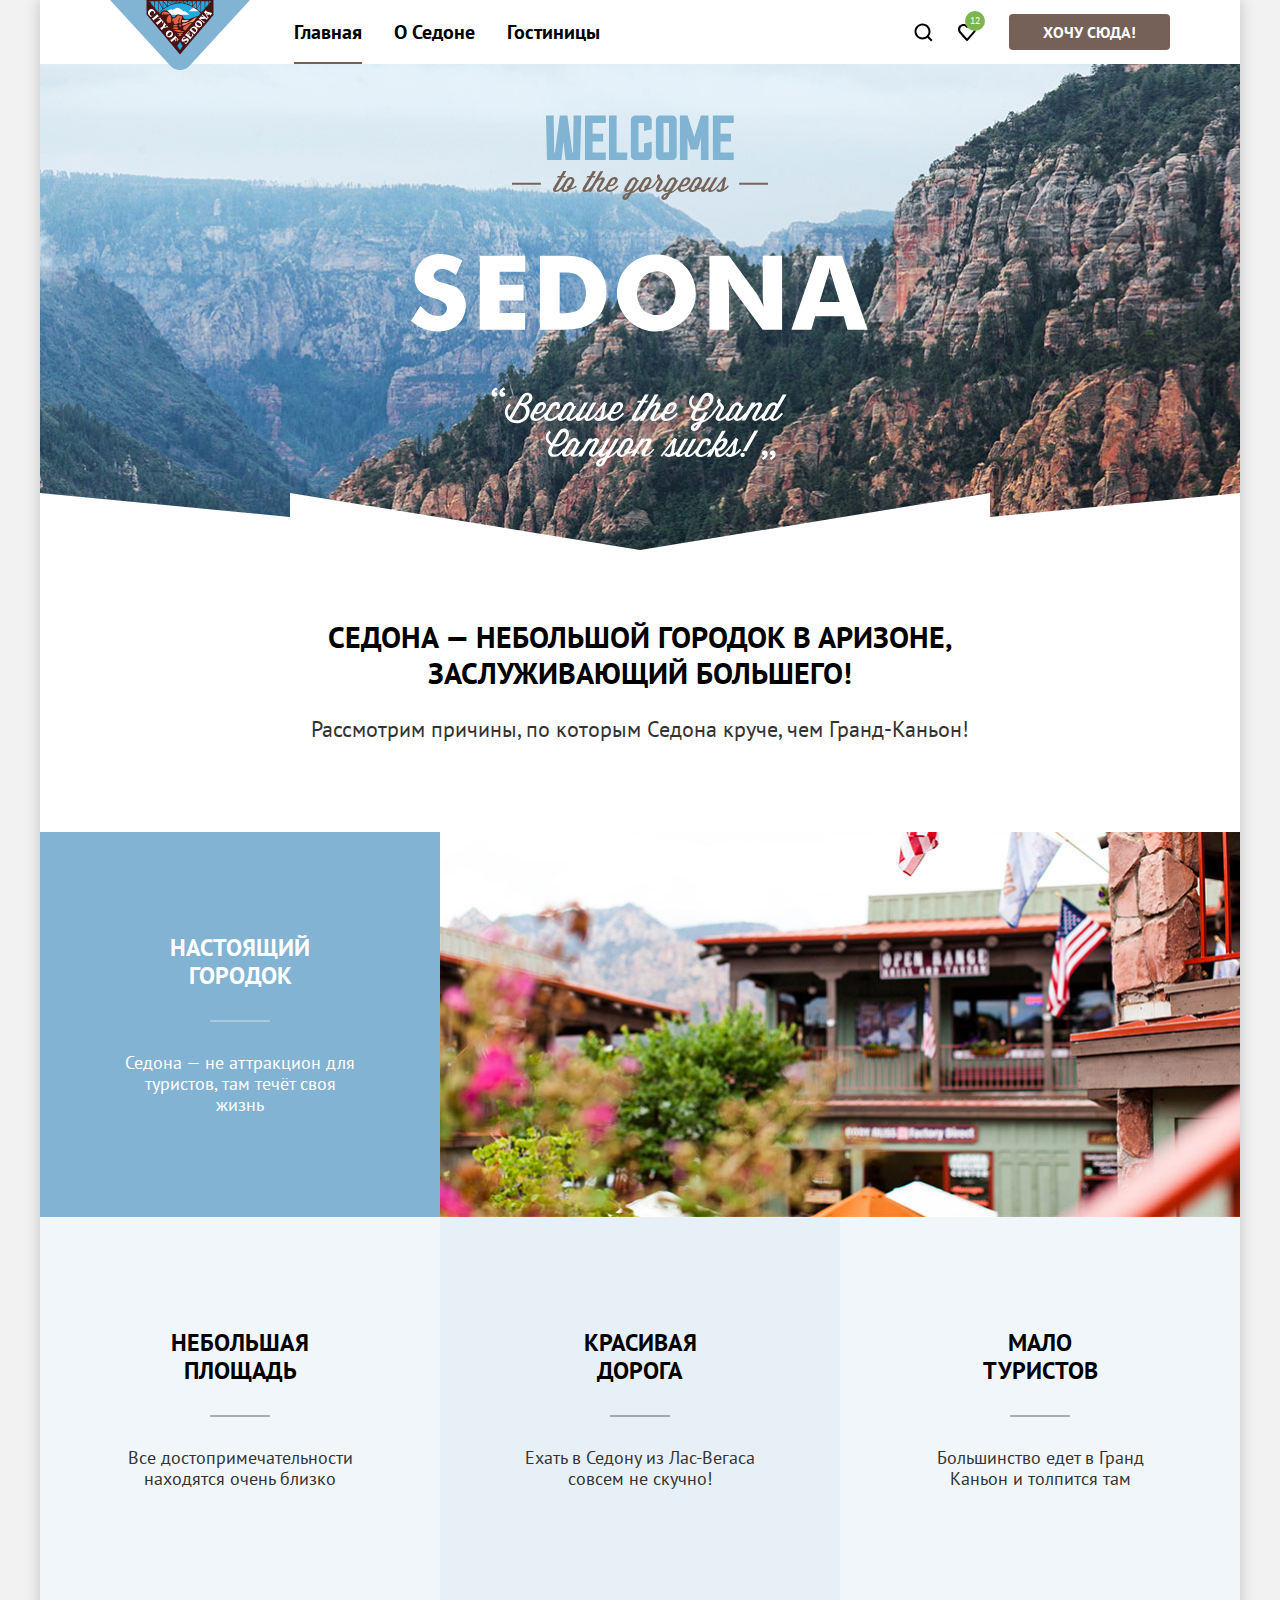
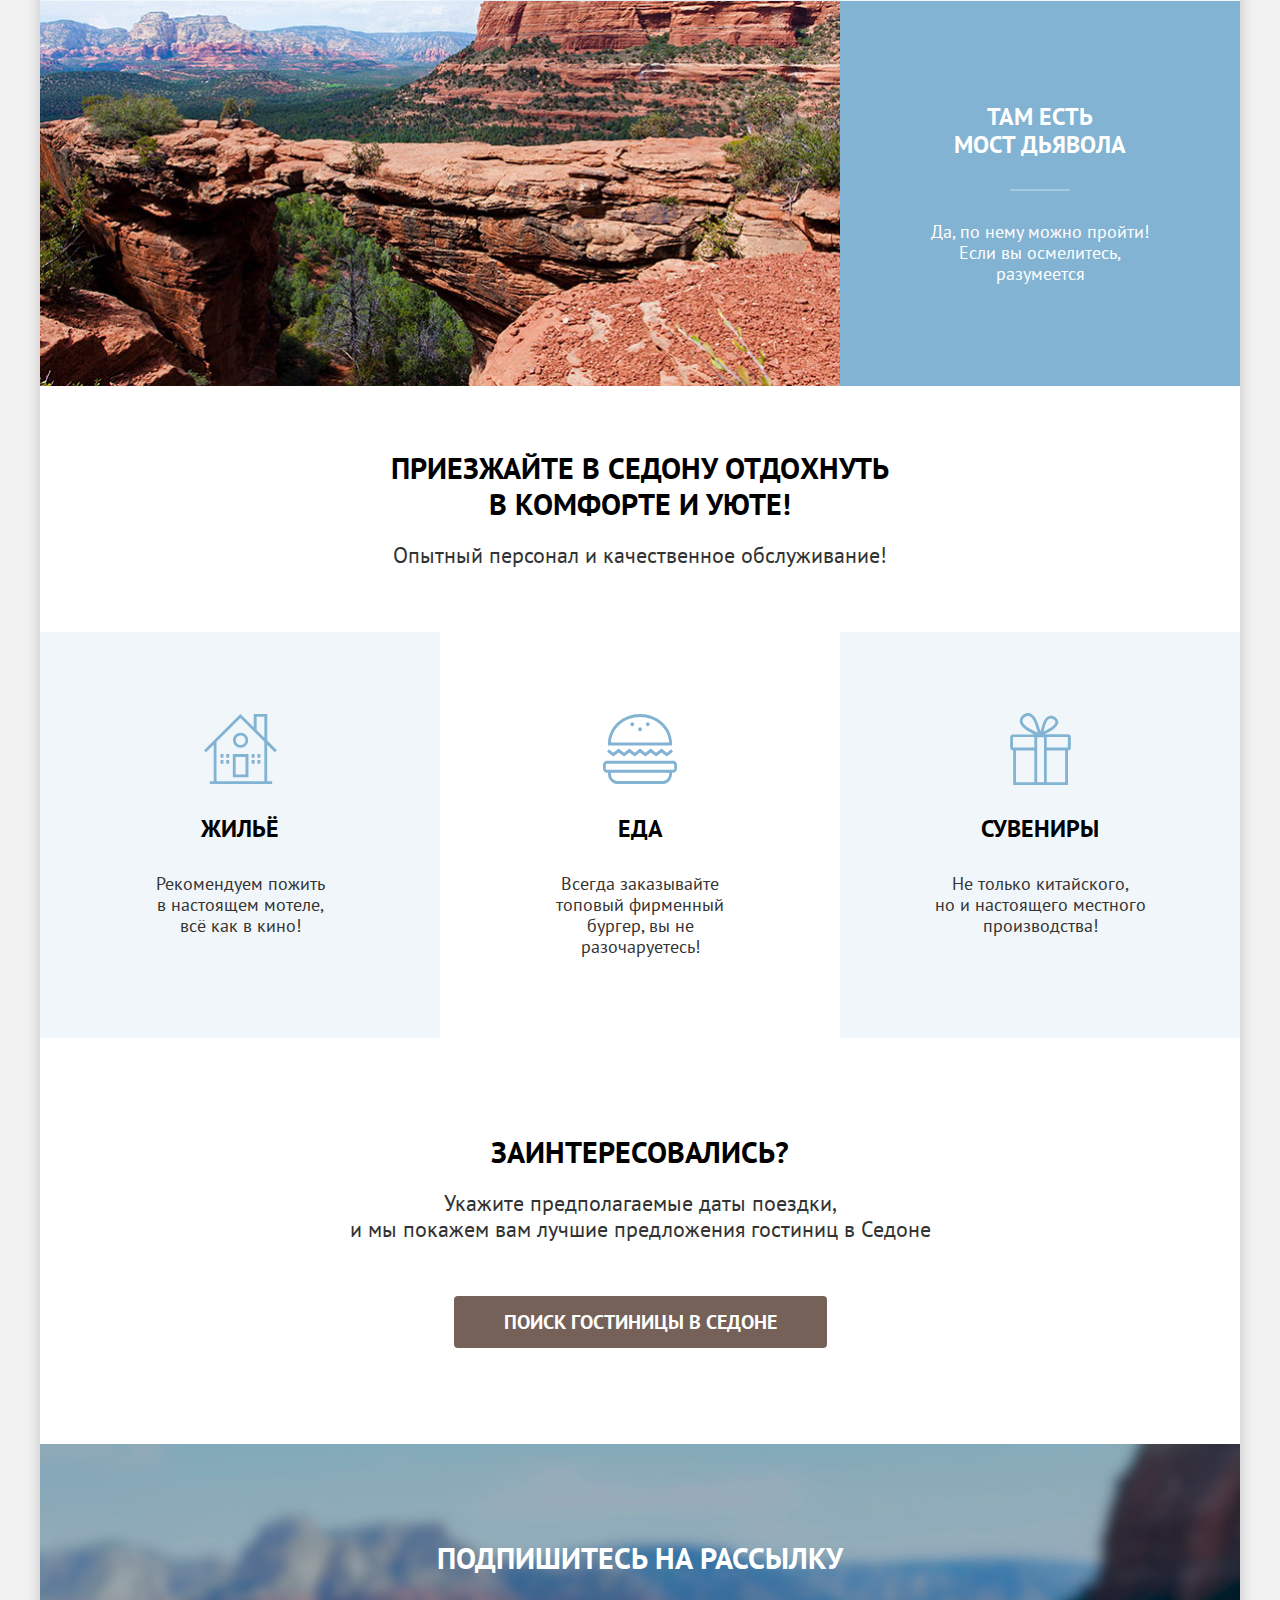
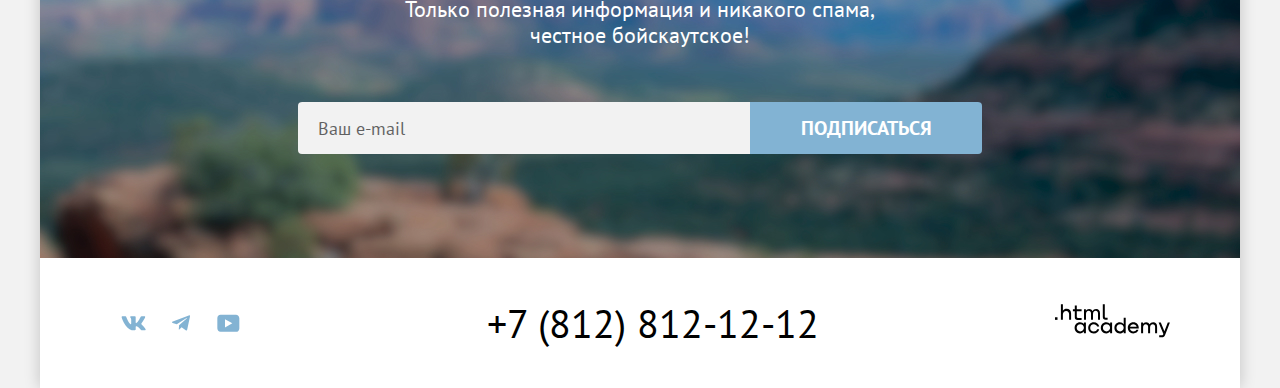
==== commit d3e7afa8: "Merge pull request #10 from LNKcode/master" ====
--- a/index.html
+++ b/index.html
@@ -4,6 +4,8 @@
     <meta charset="utf-8" />
     <title>HTML Academy: Седона</title>
     <link rel="stylesheet" href="css/style.css">
+    <link rel="icon" href="favicon.ico">
+    <link rel="icon" type="image/png" sizes="32x32" href="images/favicon-32x32.png">
   </head>
   <body>
     <div class="container">
@@ -11,7 +13,7 @@
         <nav class="navigation">
           <a class="logo">
             <img src="images/icons/logo.svg" width="140" height="70"
-            alt="Логотип">
+            alt="Логотип.">
           </a>
           <ul class="navigation-list">
             <li class="navigation-item">
@@ -27,12 +29,12 @@
           <ul class="navigation-list navigation-user">
             <li class="navigation-item">
               <a class="navigation-link-icon navigation-link-icon-search" href="#">
-                <span class="visually-hidden">Поиск</span>
+                <span class="visually-hidden">Поиск.</span>
               </a>
             </li>
             <li class="navigation-item">
               <a class="navigation-link-icon navigation-link-icon-like" href="#">
-                <span class="visually-hidden">понравившиеся</span>
+                <span class="visually-hidden">Понравившиеся.</span>
                 <span class="navigation-like">12</span>
               </a>
             </li>
@@ -43,7 +45,7 @@
       <main class="main">
         <section class="hero">
           <h1 class="visually-hidden">Sedona</h1>
-          <img src="images/icons/welcome.svg" alt="welcome to Sedona" width="458" height="352">
+          <img src="images/icons/welcome.svg" alt="Welcome to Sedona." width="458" height="352">
         </section>
 
         <section class="benefits">
@@ -64,7 +66,7 @@
                   Седона — не аттракцион для туристов, там течёт своя жизнь
                 </p>
               </div>
-              <img src="images/photo-1.jpg" alt="домик в настоящем городке" width="800" height="384">
+              <img src="images/photo-1.jpg" alt="Домик в настоящем городке." width="800" height="384">
             </li>
             <li class="benefits-item benefits-item-white">
               <h3 class="benefits-item-title">
@@ -99,7 +101,7 @@
                   Да, по нему можно пройти! Если вы осмелитесь, разумеется
                 </p>
               </div>
-              <img src="images/photo-2.jpg" alt="Каньон" width="800" height="384">
+              <img src="images/photo-2.jpg" alt="Каньон." width="800" height="384">
             </li>
           </ul>
         </section>
@@ -145,7 +147,7 @@
           <h3 class="subscribe-title title">Подпишитесь на рассылку</h3>
           <p class="subscribe-description">Только полезная информация и никакого спама, честное бойскаутское!</p>
           <form class="form" action="https://echo.htmlacademy.ru" method="POST">
-            <input class="form-input" type="email" name="email" id="email" placeholder="Ваш e-mail">
+            <input class="form-input" type="email" name="email" id="email" placeholder="Ваш e-mail" required>
             <label for="email" class="visually-hidden"> Введите почту</label>
             <button class="btn btn-blue subscribe-btn" type="submit">Подписаться</button>
           </form>
@@ -159,7 +161,7 @@
               <svg width="48" height="41" viewBox="0 0 48 41" fill="none" xmlns="http://www.w3.org/2000/svg">
                 <path fill-rule="evenodd" clip-rule="evenodd" d="M35.1164 14.8044C35.2824 14.2584 35.1164 13.8564 34.3214 13.8564H31.6964C31.0284 13.8564 30.7204 14.2034 30.5534 14.5864C30.5534 14.5864 29.2184 17.7824 27.3274 19.8584C26.7154 20.4604 26.4374 20.6514 26.1034 20.6514C25.9364 20.6514 25.6854 20.4604 25.6854 19.9134V14.8044C25.6854 14.1484 25.5014 13.8564 24.9454 13.8564H20.8174C20.4004 13.8564 20.1494 14.1604 20.1494 14.4494C20.1494 15.0704 21.0954 15.2144 21.1924 16.9624V20.7604C21.1924 21.5934 21.0394 21.7444 20.7054 21.7444C19.8154 21.7444 17.6504 18.5334 16.3654 14.8594C16.1164 14.1444 15.8644 13.8564 15.1934 13.8564H12.5664C11.8164 13.8564 11.6664 14.2034 11.6664 14.5864C11.6664 15.2684 12.5564 18.6564 15.8114 23.1374C17.9814 26.1974 21.0364 27.8564 23.8194 27.8564C25.4884 27.8564 25.6944 27.4884 25.6944 26.8534V24.5404C25.6944 23.8034 25.8524 23.6564 26.3814 23.6564C26.7714 23.6564 27.4384 23.8484 28.9964 25.3234C30.7764 27.0724 31.0694 27.8564 32.0714 27.8564H34.6964C35.4464 27.8564 35.8224 27.4884 35.6064 26.7604C35.3684 26.0364 34.5184 24.9854 33.3914 23.7384C32.7794 23.0284 31.8614 22.2634 31.5824 21.8804C31.1934 21.3894 31.3044 21.1704 31.5824 20.7334C31.5824 20.7334 34.7824 16.3074 35.1154 14.8044H35.1164Z" fill="#83B3D3"/>
               </svg>
-              <span class="visually-hidden">VK</span>
+              <span class="visually-hidden">VK.</span>
             </a>
           </li>
           <li class="social-item">
@@ -167,7 +169,7 @@
               <svg width="48" height="41" viewBox="0 0 48 41" fill="none" xmlns="http://www.w3.org/2000/svg">
                 <path d="M31.785 12.9557L15.8405 19.1042C14.7523 19.5413 14.7586 20.1483 15.6408 20.419L19.7344 21.696L29.2058 15.7201C29.6537 15.4477 30.0629 15.5942 29.7265 15.8928L22.0528 22.8183H22.051L22.0528 22.8192L21.7705 27.0387C22.1841 27.0387 22.3667 26.8489 22.5987 26.625L24.5871 24.6915L28.7229 27.7464C29.4855 28.1664 30.0332 27.9506 30.2229 27.0405L32.9379 14.2453C33.2158 13.1311 32.5126 12.6266 31.785 12.9557Z" fill="#83B3D3"/>
               </svg>
-              <span class="visually-hidden">Telegram</span>
+              <span class="visually-hidden">Telegram.</span>
             </a>
           </li>
           <li class="social-item">
@@ -175,7 +177,7 @@
               <svg width="48" height="41" viewBox="0 0 48 41" fill="none" xmlns="http://www.w3.org/2000/svg">
                 <path d="M31.9402 12.3564H16.5074C14.6467 12.3564 13.3333 13.9502 13.3333 15.7564V25.8502C13.3333 27.7627 14.6467 29.3564 16.5074 29.3564H32.1591C33.8009 29.3564 35.3333 27.7627 35.3333 25.9564V15.7564C35.1143 13.9502 33.8009 12.3564 31.9402 12.3564ZM20.9949 24.8939V16.8189L28.3283 20.8564L20.9949 24.8939Z" fill="#83B3D3"/>
               </svg>
-              <span class="visually-hidden">Youtube</span>
+              <span class="visually-hidden">Youtube.</span>
             </a>
           </li>
         </ul>
@@ -183,7 +185,7 @@
         <a href="tel:+78128121212" class="phone-link">+7 (812) 812-12-12</a>
 
         <a href="https://htmlacademy.ru/" class="logo-academy">
-          <span class="visually-hidden"> Логотип академии </span>
+          <span class="visually-hidden"> Логотип академии. </span>
           <svg width="115" height="34" viewBox="0 0 115 34" fill="none" xmlns="http://www.w3.org/2000/svg">
             <path d="M0 13.2564V15.8564H2.5V13.2564H0Z" fill="black"/>
             <path d="M11.6 4.85645C10 4.85645 8.8 5.55645 8 6.55645H7.9V0.356445H5.9V15.8564H7.9V10.5564C7.9 8.45645 9.2 6.95645 11.2 6.95645C13 6.95645 14.1 8.35645 14.1 10.1564V15.8564H16.1V9.75644C16.2 6.75644 14.3 4.85645 11.6 4.85645Z" fill="black"/>
@@ -204,7 +206,7 @@
     <div class="modal-container modal-close">
       <div class="modal modal-search">
         <button class="modal-close-button" type="button">
-          <span class="visually-hidden">Закрыть</span>
+          <span class="visually-hidden">Закрыть.</span>
         </button>
         <section class="modal-content">
           <h2 class="modal-title">
@@ -213,12 +215,12 @@
           <form class="search-form" action="https://echo.htmlacademy.ru/" method="GET">
             <div class="field-group">
               <label class="form-label" for="date-in">Дата Заезда:</label>
-              <input class="date-form-field field" value="27 апреля 2020" type="text" id="date-in" name="date-in" placeholder="Укажите дату">
+              <input class="date-form-field field" value="27 апреля 2020" type="text" id="date-in" name="date-in" placeholder="Укажите дату" required>
               <span class="alert error"> Мы не можем отправить вас в прошлое.</span>
             </div>
             <div class="field-group">
               <label class="form-label" for="date-out">Дата Выезда:</label>
-              <input class="date-form-field field" value="1 сентября 2023" type="text" id="date-out" name="date-out" placeholder="Укажите дату">
+              <input class="date-form-field field" value="1 сентября 2023" type="text" id="date-out" name="date-out" placeholder="Укажите дату" required>
               <span class="alert success"> На эти даты есть свободные номера. Пока есть.</span>
             </div>
             <div class="number-group-wrapper">
@@ -229,14 +231,14 @@
                     <svg width="20" height="20" viewBox="0 0 20 20" fill="none" xmlns="http://www.w3.org/2000/svg">
                       <path d="M3 9V11H17V9H3Z" fill="#756157" fill-opacity="0.3"/>
                     </svg>
-                    <span class="visually-hidden"> минус </span>
+                    <span class="visually-hidden"> Минус. </span>
                   </button>
                   <input class="number-form-field field" value="2" type="number" id="aduld" name="aduld">
                   <button class="btn-plus btn-icon" type="button">
                     <svg width="20" height="20" viewBox="0 0 20 20" fill="none" xmlns="http://www.w3.org/2000/svg">
                       <path d="M17 9H11V3H9V9H3V11H9V17H11V11H17V9Z" fill="#756157" fill-opacity="0.3"/>
                     </svg>
-                    <span class="visually-hidden"> плюс </span>
+                    <span class="visually-hidden"> Плюс. </span>
                   </button>
                 </div>
               </div>
@@ -258,14 +260,14 @@
                     <svg width="20" height="20" viewBox="0 0 20 20" fill="none" xmlns="http://www.w3.org/2000/svg">
                       <path d="M3 9V11H17V9H3Z" fill="#756157" fill-opacity="0.3"/>
                     </svg>
-                    <span class="visually-hidden"> минус </span>
+                    <span class="visually-hidden"> Минус. </span>
                   </button>
                   <input class="number-form-field field" value="2" type="number" id="children" name="children">
                   <button class="btn-plus btn-icon" type="button">
                     <svg width="20" height="20" viewBox="0 0 20 20" fill="none" xmlns="http://www.w3.org/2000/svg">
                       <path d="M17 9H11V3H9V9H3V11H9V17H11V11H17V9Z" fill="#756157" fill-opacity="0.3"/>
                     </svg>
-                    <span class="visually-hidden"> плюс </span>
+                    <span class="visually-hidden"> Плюс. </span>
                   </button>
                 </div>
               </div>
--- a/css/style.css
+++ b/css/style.css
@@ -1,8 +1,9 @@
 @font-face {
   font-family: "PT Sans";
   src: url("../fonts/ptsans-400.woff2") format("woff2");
-  font-weight: normal;
+  font-weight: 400;
   font-style: normal;
+  font-display: swap;
 }
 
 @font-face {
@@ -10,6 +11,7 @@
   src: url("../fonts/ptsans-700.woff2") format("woff2");
   font-weight: 700;
   font-style: normal;
+  font-display: swap;
 }
 
 *,
@@ -45,8 +47,8 @@
 }
 
 .hero {
-  background-color: indigo;
-  background-image:  url("../images/icons/divider.svg"), url("../images/index-background.jpg");
+  background-color: #1c3039;
+  background-image: url("../images/icons/divider.svg"), url("../images/index-background.jpg");
   background-repeat: no-repeat;
   padding-top: 51px;
   padding-bottom: 79px;
@@ -77,8 +79,6 @@
   left: 0;
 }
 
-
-
 .navigation-link:hover {
   color: #000000;
   opacity: 0.7;
@@ -89,9 +89,10 @@
   width: 44px;
   height: 64px;
   position: relative;
-}
-
-.navigation-link-icon:hover{
+  text-decoration: none;
+}
+
+.navigation-link-icon:hover {
   opacity: 0.7;
 }
 
@@ -140,6 +141,7 @@
   margin: 0;
   padding: 0;
   list-style: none;
+  max-width: 550px;
 }
 
 .navigation-user {
@@ -160,6 +162,7 @@
   font-family: inherit;
   text-align: center;
   cursor: pointer;
+  margin: 0;
 }
 
 .btn-brown {
@@ -180,16 +183,17 @@
 }
 
 .btn-blue:hover {
-  background-color: #68A2CA;
-}
+  background-color: #68a2ca;
+}
+
 .btn-blue:active {
   color: rgba(255, 255, 255, 0.3);
   background-color: #82b3d3;
 }
 
 .btn:disabled {
-  background: #E5E5E5;
-  color: #FFFFFF;
+  background: #e5e5e5;
+  color: #ffffff;
   cursor: no-drop;
 }
 
@@ -208,14 +212,10 @@
   color: #ffffff;
   width: 20px;
   height: 20px;
-  background: #7DB54F;
+  background: #7db54f;
   border-radius: 50%;
   padding-top: 5px;
   z-index: 1;
-}
-
-.navigation-link-icon {
-  text-decoration: none;
 }
 
 .title {
@@ -230,7 +230,8 @@
   font-size: 22px;
   line-height: 26px;
 }
-.benefits-title{
+
+.benefits-title {
   margin: 0;
 }
 
@@ -239,7 +240,7 @@
   margin-top: 25px;
 }
 
-.benefits-head{
+.benefits-head {
   padding: 69px 250px 90px 250px;
 }
 
@@ -276,7 +277,7 @@
   position: absolute;
   width: 60px;
   height: 2px;
-  background-color:rgba(0, 0, 0, 0.3);
+  background-color: rgba(0, 0, 0, 0.3);
   bottom: 0;
   left: 50%;
   transform: translateX(-50%);
@@ -284,7 +285,6 @@
 
 .benefits-item-blue .benefits-item-title::before {
   background: rgba(255, 255, 255, 0.3);
-
 }
 
 .benefits-item-blue {
@@ -295,22 +295,18 @@
 
 .benefits-item-blue img {
   vertical-align: bottom;
+  width: 800px;
+  height: 100%;
+  object-fit: cover;
 }
 
 .benefits-item-wrapper {
   padding: 102px 85px;
+  width: 400px;
 }
 
 .benefits-item-reverse {
   flex-direction: row-reverse;
-}
-
-.benefits-item-blue img {
-  width: 800px;
-}
-
-.benefits-item-wrapper {
-  width: 400px;
 }
 
 .benefits-item-white {
@@ -419,7 +415,9 @@
 .subscribe-btn {
   font-size: 20px;
   line-height: 36px;
-  border-radius: 0px 4px 4px 0px;
+  border-radius: 0 4px 4px 0;
+  width: 232px;
+  padding: 8px;
 }
 
 .form {
@@ -433,19 +431,14 @@
   color: #000000;
   width: 452px;
   height: 52px;
-  background: #F2F2F2;
-  border-radius: 4px 0px 0px 4px;
+  background: #f2f2f2;
+  border-radius: 4px 0 0 4px;
   border: none;
   padding-left: 20px;
 }
 
 .form-input:hover {
-  background: #E6E6E6;
-}
-
-.subscribe-btn {
-  width: 232px;
-  padding: 8px;
+  background: #e6e6e6;
 }
 
 .form-input::placeholder {
@@ -474,7 +467,7 @@
   flex-direction: column;
   width: 1200px;
   background: #ffffff;
-  box-shadow: 0px 0px 15px rgba(0, 0, 0, 0.2);
+  box-shadow: 0 0 15px rgba(0, 0, 0, 0.2);
   margin-left: auto;
   margin-right: auto;
   min-height: 100vh;
@@ -496,6 +489,7 @@
   flex-wrap: wrap;
   list-style: none;
   padding-left: 0;
+  max-width: 200px;
 }
 
 .social-link {
@@ -513,11 +507,11 @@
 }
 
 .social-link:hover path {
-  fill: #68A2CA;
+  fill: #68a2ca;
 }
 
 .social-link:active path {
-  fill: #68A2CA;
+  fill: #68a2ca;
   fill-opacity: 0.3;
 }
 
@@ -571,6 +565,7 @@
   width: 100%;
   height: 100%;
   background: rgba(242, 242, 242, 0.8);
+  z-index: 10;
 }
 
 .modal {
@@ -578,7 +573,7 @@
   margin: auto;
   padding: 64px 70px;
   background-color: #ffffff;
-  box-shadow: 0px 25px 50px rgba(0, 0, 0, 0.15);
+  box-shadow: 0 25px 50px rgba(0, 0, 0, 0.15);
   border-radius: 30px;
   text-align: left;
 }
@@ -594,13 +589,36 @@
   right: 52px;
   width: 52px;
   height: 52px;
-  background-color: #F2F2F2;
+  background-color: #f2f2f2;
   border-radius: 50%;
   border: none;
-  background-image: url("../images/icons/close-modal.svg");
+  cursor: pointer;
+}
+
+.modal-close-button::before {
+  content: "";
+  position: absolute;
+  top: 50%;
+  left: 50%;
+  transform: translate(-50%, -50%);
+  display: block;
+  width: 20px;
+  height: 20px;
   background-repeat: no-repeat;
   background-position: center;
-  cursor: pointer;
+  background-image: url("../images/icons/close-modal.svg");
+}
+
+.modal-close-button:hover {
+  background-color: #e6e6e6;
+}
+
+.modal-close-button:active {
+  background-color: #e6e6e6;
+}
+
+.modal-close-button:active::before {
+  opacity: 0.3;
 }
 
 .modal-title {
@@ -630,7 +648,7 @@
 
 .field {
   height: 48px;
-  background: #F2F2F2;
+  background: #f2f2f2;
   font-weight: 700;
   font-size: 18px;
   line-height: 24px;
@@ -651,6 +669,16 @@
   background-position: right 20px top 14px;
 }
 
+.date-form-field:hover {
+  background-color: #e6e6e6;
+}
+
+.date-form-field:focus:not(:placeholder-shown) {
+  background-color: #f2f2f2;
+  border: 2px solid #000000;
+  outline: none;
+}
+
 .field::-webkit-outer-spin-button,
 .field::-webkit-inner-spin-button {
   -webkit-appearance: none;
@@ -673,20 +701,23 @@
   display: flex;
   justify-content: space-between;
   align-items: center;
-  padding-bottom: 48px;
+  padding-bottom: 25px;
   position: relative;
+  flex-wrap: wrap;
 }
 
 .alert {
+  display: block;
   font-size: 16px;
+  width: 100%;
   line-height: 21px;
-  position: absolute;
-  top: 50px;
-  left: 157px;
+  padding-left: 157px;
+  min-height: 21px;
+  margin-top: 2px;
 }
 
 .error {
-  color: #FF5757;
+  color: #ff5757;
 }
 
 .number-group {
@@ -709,10 +740,25 @@
 .btn-icon {
   width: 20px;
   height: 20px;
-  background-color: #F2F2F2;
+  background-color: #f2f2f2;
   border: none;
   position: absolute;
   top: 14px;
+  cursor: pointer;
+}
+
+.btn-icon:hover path {
+  fill: #000000;
+  fill-opacity: 1;
+}
+
+.btn-icon:active path {
+  fill: #000000;
+  fill-opacity: 1;
+}
+
+.btn-icon:active {
+  opacity: 0.2;
 }
 
 .btn-minus {
@@ -754,8 +800,7 @@
   line-height: 20px;
   font-weight: normal;
   text-transform: none;
-  padding: 15px 18px 18px 22px;
-  display: block;
+  padding: 21px 18px 18px 22px;
   width: 256px;
   position: absolute;
   top: 100%;
@@ -764,7 +809,7 @@
   transform: translateX(-50%);
   z-index: 1;
   background: #333333;
-  box-shadow: 0px 15px 30px rgba(0, 0, 0, 0.3);
+  box-shadow: 0 15px 30px rgba(0, 0, 0, 0.3);
   border-radius: 10px;
   display: none;
 }
@@ -794,38 +839,7 @@
   margin-right: auto;
 }
 
+
 .modal-close {
   display: none;
 }
-
-/* .navigation-link-icon {
-  display: block;
-  width: 44px;
-  height: 64px;
-  outline: 1px solid green;
-  position: relative;
-}
-
-.navigation-link-icon::after {
-  content: "";
-  position: absolute;
-  top: 50%;
-  left: 50%;
-  transform: translate(-50%, -50%);
-  display: block;
-  width: 20px;
-  height: 20px;
-  background-repeat: no-repeat;
-  background-position: center;
-}
-
-.navigation-link-icon-like::after {
-  background-image: url("../images/icons/heart.svg");
-}
-
-.navigation-link-icon-search::after {
-  background-image: url("../images/icons/search.svg");
-} */
-
-
-
